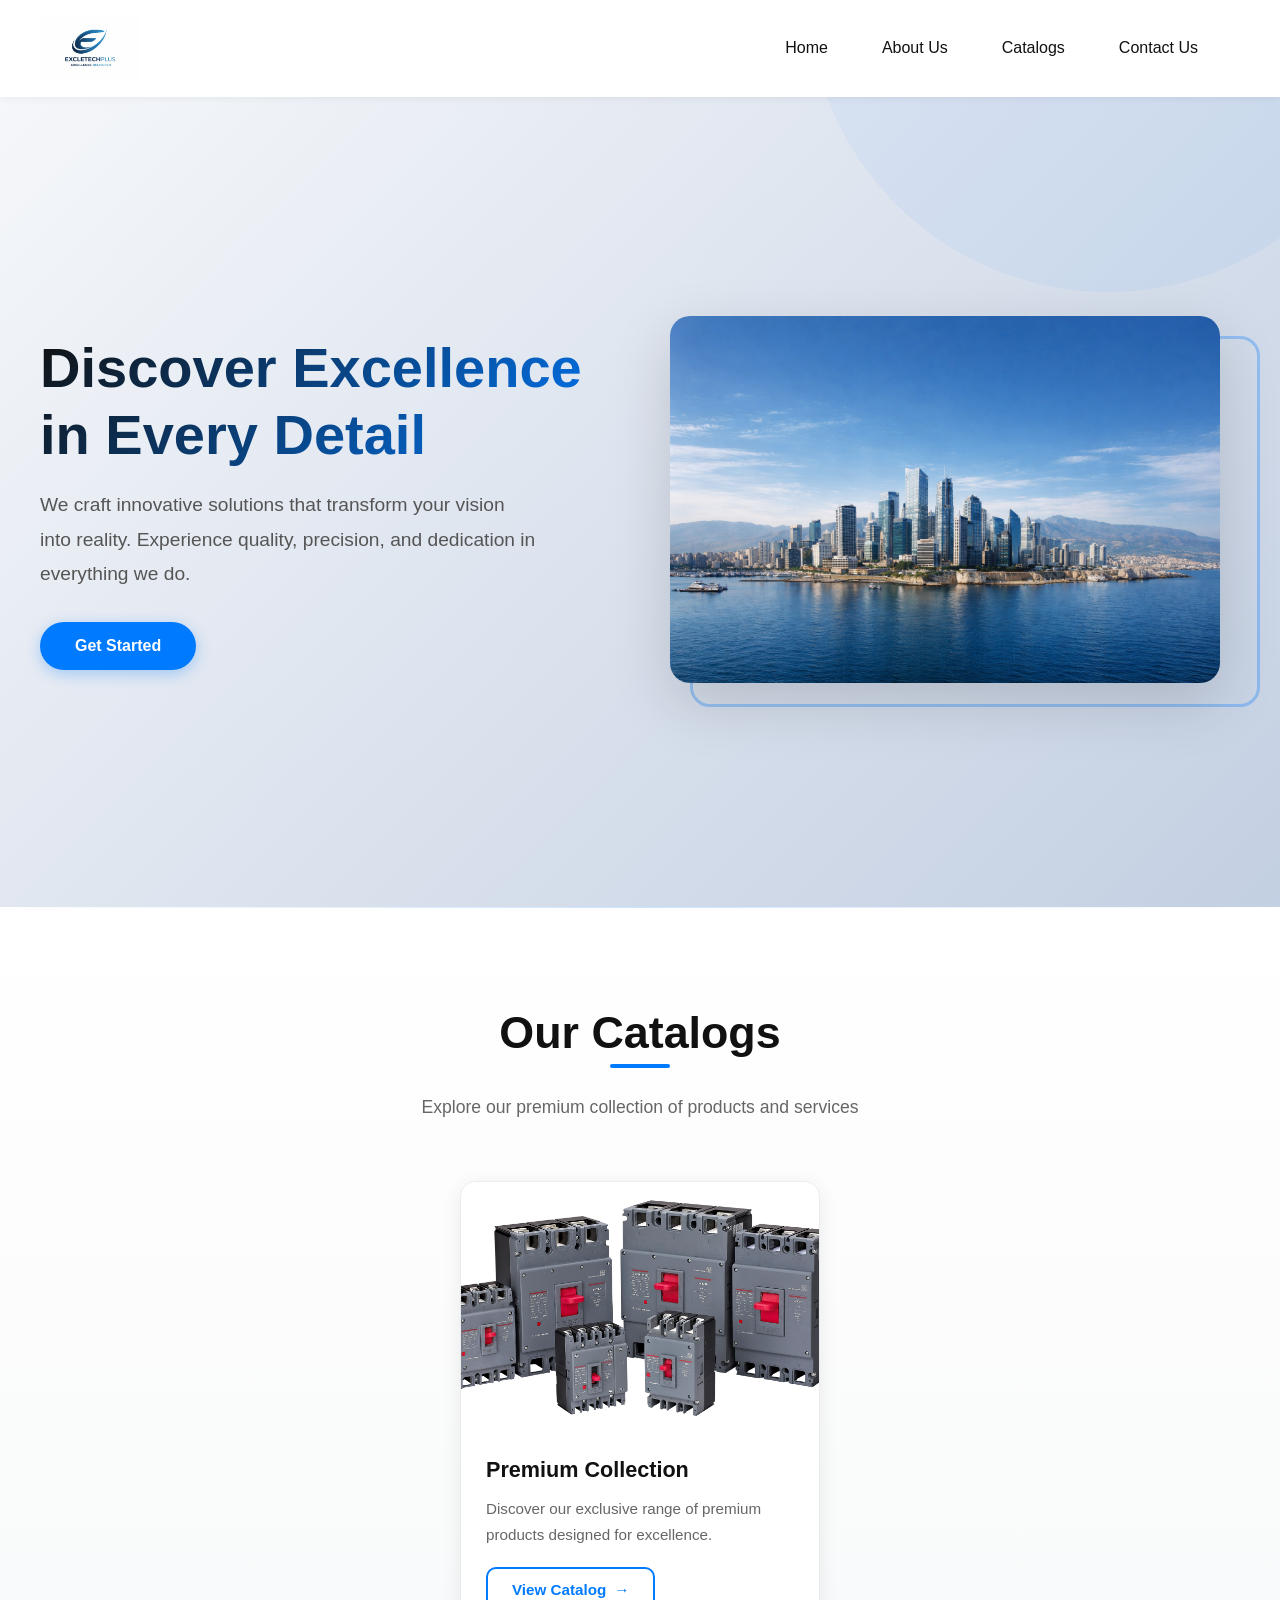
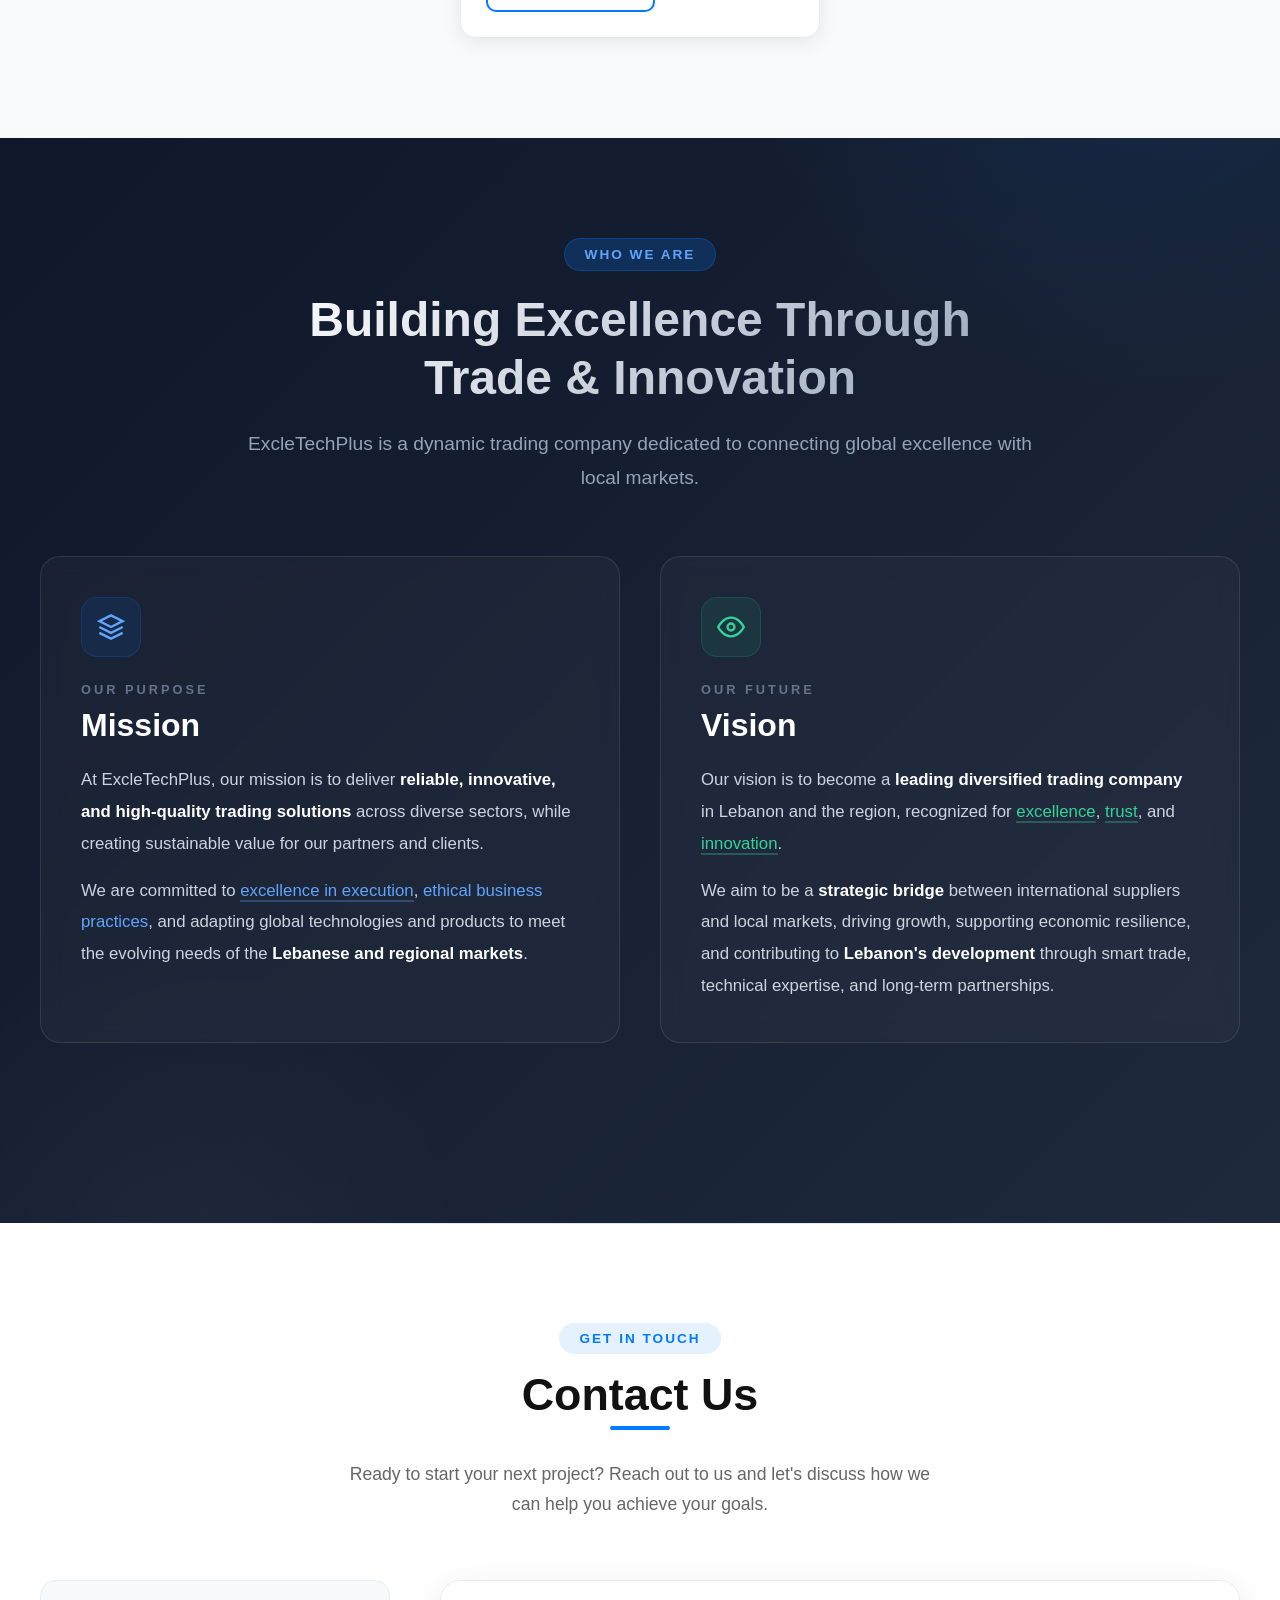
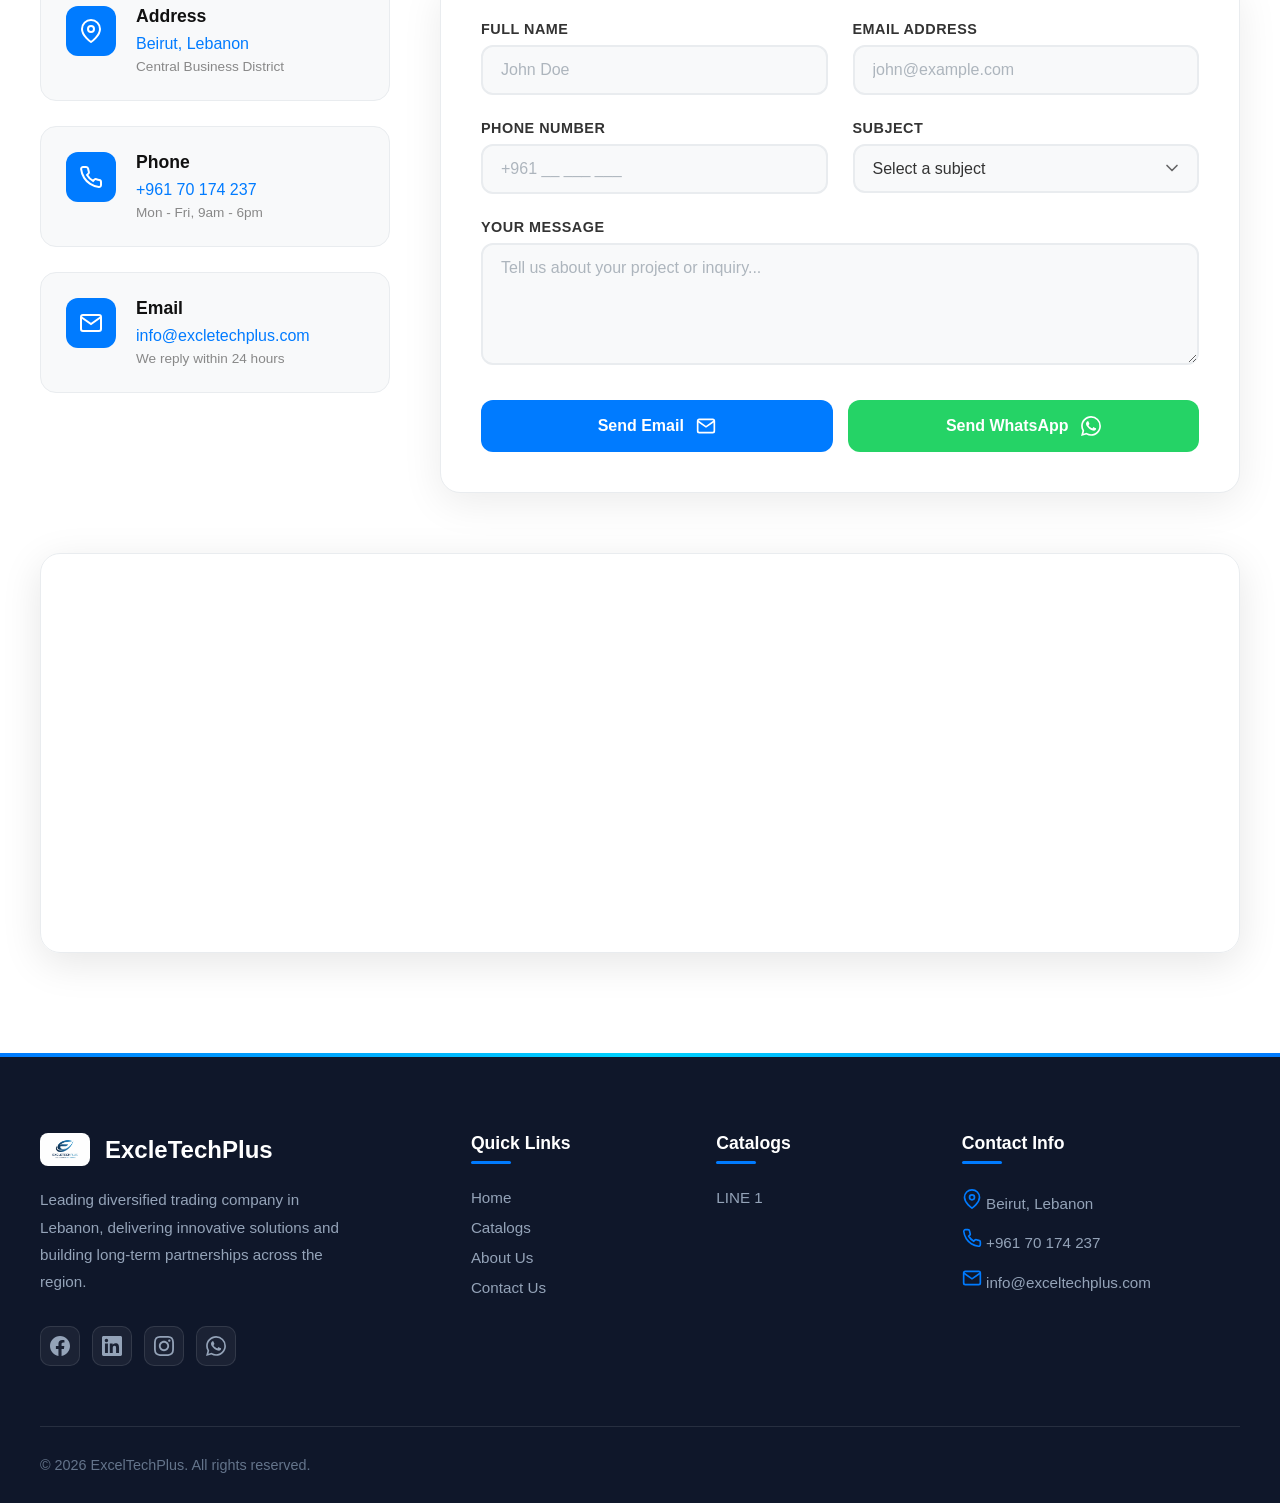
==== index.html @ a6283338 "first commit" ====
<!DOCTYPE html>
<html lang="en">
<head>
  <meta charset="UTF-8">
  <meta name="viewport" content="width=device-width, initial-scale=1.0">
  <title>Responsive Navbar with Hero</title>
  <link rel="stylesheet" href="navbar.css">
  <link rel="stylesheet" href="hero.css">
  <link rel="stylesheet" href="catalog.css">
  <link rel="stylesheet" href="aboutus.css">
  <link rel="stylesheet" href="contactus.css">
  <link rel="stylesheet" href="footer.css">
</head>
<body>

<!-- Navbar -->
<nav class="navbar">
  <div class="nav-container">
    
    <!-- Logo -->
    <div class="logo">
      <img src="excLOGO.jpeg" alt="Logo">
    </div>

    <!-- Menu -->
    <ul class="nav-menu" id="nav-menu">
      <li><a href="#hero">Home</a></li>
      <li><a href="#about">About Us</a></li>
      <li><a href="#catalogs">Catalogs</a></li>
      <li><a href="#contact">Contact Us</a></li>
    </ul>

    <!-- Hamburger -->
    <div class="hamburger" id="hamburger">
      ☰
    </div>

  </div>
</nav>

<!-- Hero Section -->
<section class="hero" id="hero">
  <div class="hero-container">
    <div class="hero-content">
      <h1 class="hero-title">Discover Excellence in Every Detail</h1>
      <p class="hero-description">
        We craft innovative solutions that transform your vision into reality. 
        Experience quality, precision, and dedication in everything we do.
      </p>
      <div class="hero-buttons">
        <a href="#catalogs" class="btn btn-primary">Get Started</a>
      </div>
    </div>
    <div class="hero-image">
      <img src="heroImage.png" alt="Hero Image">
    </div>
  </div>
</section>

<!-- Catalogs Section -->
<section class="catalogs" id="catalogs">
  <div class="catalogs-container">
    <div class="section-header">
      <h2 class="section-title">Our Catalogs</h2>
      <p class="section-subtitle">Explore our premium collection of products and services</p>
    </div>

    <div class="catalogs-grid">
      <!-- Catalog Item 1 -->
      <div class="catalog-card">
        <div class="catalog-image">
          <img src="DE.jpg" alt="Catalog 1">
          <div class="catalog-overlay">
          </div>
        </div>
        <div class="catalog-content">
          <h3 class="catalog-title">Premium Collection</h3>
          <p class="catalog-description">Discover our exclusive range of premium products designed for excellence.</p>
          <a href="catalog1.html" class="catalog-btn" target="_blank">
            View Catalog
            <span class="btn-arrow">→</span>
          </a>
        </div>
      </div>

    

    </div>
  </div>
</section>

<!-- About Us Section -->
<section class="about" id="about">
  <div class="about-container">
    <!-- Section Header -->
    <div class="about-header">
      <span class="about-label">Who We Are</span>
      <h2 class="about-title">Building Excellence Through Trade & Innovation</h2>
      <p class="about-intro">
        ExcleTechPlus is a dynamic trading company dedicated to connecting global excellence with local markets.
      </p>
    </div>

    <!-- Mission & Vision Cards -->
    <div class="mv-grid">
      <!-- Mission Card -->
      <div class="mv-card mission">
        <div class="mv-icon">
          <svg viewBox="0 0 24 24" fill="none" stroke="currentColor" stroke-width="2">
            <path d="M12 2L2 7l10 5 10-5-10-5zM2 17l10 5 10-5M2 12l10 5 10-5"/>
          </svg>
        </div>
        <div class="mv-content">
          <span class="mv-label">Our Purpose</span>
          <h3 class="mv-title">Mission</h3>
          <p class="mv-text">
            At ExcleTechPlus, our mission is to deliver <strong>reliable, innovative, and high-quality trading solutions</strong> across diverse sectors, while creating sustainable value for our partners and clients.
          </p>
          <p class="mv-text">
            We are committed to <span class="highlight">excellence in execution</span>, <span class="highlight">ethical business practices</span>, and adapting global technologies and products to meet the evolving needs of the <strong>Lebanese and regional markets</strong>.
          </p>
        </div>
        <div class="mv-accent"></div>
      </div>

      <!-- Vision Card -->
      <div class="mv-card vision">
        <div class="mv-icon">
          <svg viewBox="0 0 24 24" fill="none" stroke="currentColor" stroke-width="2">
            <path d="M1 12s4-8 11-8 11 8 11 8-4 8-11 8-11-8-11-8z"/>
            <circle cx="12" cy="12" r="3"/>
          </svg>
        </div>
        <div class="mv-content">
          <span class="mv-label">Our Future</span>
          <h3 class="mv-title">Vision</h3>
          <p class="mv-text">
            Our vision is to become a <strong>leading diversified trading company</strong> in Lebanon and the region, recognized for <span class="highlight">excellence</span>, <span class="highlight">trust</span>, and <span class="highlight">innovation</span>.
          </p>
          <p class="mv-text">
            We aim to be a <strong>strategic bridge</strong> between international suppliers and local markets, driving growth, supporting economic resilience, and contributing to <strong>Lebanon's development</strong> through smart trade, technical expertise, and long-term partnerships.
          </p>
        </div>
        <div class="mv-accent"></div>
      </div>
    </div>


  </div>
</section>

     <!-- Contact Us Section -->
<section class="contact" id="contact">
  <div class="contact-container">
    <!-- Section Header -->
    <div class="contact-header">
      <span class="contact-label">Get In Touch</span>
      <h2 class="contact-title">Contact Us</h2>
      <p class="contact-intro">
        Ready to start your next project? Reach out to us and let's discuss how we can help you achieve your goals.
      </p>
    </div>

    <div class="contact-wrapper">
      <!-- Contact Info Cards -->
      <div class="contact-info">
        <div class="info-card">
          <div class="info-icon">
            <svg viewBox="0 0 24 24" fill="none" stroke="currentColor" stroke-width="2">
              <path d="M21 10c0 7-9 13-9 13s-9-6-9-13a9 9 0 0 1 18 0z"/>
              <circle cx="12" cy="10" r="3"/>
            </svg>
          </div>
          <div class="info-content">
            <h4>Address</h4>
            <p>Beirut, Lebanon</p>
            <span>Central Business District</span>
          </div>
        </div>

        <div class="info-card">
          <div class="info-icon">
            <svg viewBox="0 0 24 24" fill="none" stroke="currentColor" stroke-width="2">
              <path d="M22 16.92v3a2 2 0 0 1-2.18 2 19.79 19.79 0 0 1-8.63-3.07 19.5 19.5 0 0 1-6-6 19.79 19.79 0 0 1-3.07-8.67A2 2 0 0 1 4.11 2h3a2 2 0 0 1 2 1.72 12.84 12.84 0 0 0 .7 2.81 2 2 0 0 1-.45 2.11L8.09 9.91a16 16 0 0 0 6 6l1.27-1.27a2 2 0 0 1 2.11-.45 12.84 12.84 0 0 0 2.81.7A2 2 0 0 1 22 16.92z"/>
            </svg>
          </div>
          <div class="info-content">
            <h4>Phone</h4>
            <p>+961 70 174 237</p>
            <span>Mon - Fri, 9am - 6pm</span>
          </div>
        </div>

        <div class="info-card">
          <div class="info-icon">
            <svg viewBox="0 0 24 24" fill="none" stroke="currentColor" stroke-width="2">
              <path d="M4 4h16c1.1 0 2 .9 2 2v12c0 1.1-.9 2-2 2H4c-1.1 0-2-.9-2-2V6c0-1.1.9-2 2-2z"/>
              <polyline points="22,6 12,13 2,6"/>
            </svg>
          </div>
          <div class="info-content">
            <h4>Email</h4>
            <p>info@excletechplus.com</p>
            <span>We reply within 24 hours</span>
          </div>
        </div>
      </div>

      <!-- Contact Form -->
      <div class="contact-form-wrapper">
        <form class="contact-form" id="contactForm">
          <div class="form-row">
            <div class="form-group">
              <label for="name">Full Name</label>
              <input type="text" id="name" name="name" placeholder="John Doe" required>
            </div>
            <div class="form-group">
              <label for="email">Email Address</label>
              <input type="email" id="email" name="email" placeholder="john@example.com" required>
            </div>
          </div>

          <div class="form-row">
            <div class="form-group">
              <label for="phone">Phone Number</label>
              <input type="tel" id="phone" name="phone" placeholder="+961 __ ___ ___">
            </div>
            <div class="form-group">
              <label for="subject">Subject</label>
              <select id="subject" name="subject" required>
                <option value="" disabled selected>Select a subject</option>
                <option value="general">General Inquiry</option>
                <option value="sales">Sales & Products</option>
                <option value="partnership">Partnership</option>
                <option value="support">Customer Support</option>
                <option value="support">Other</option>
              </select>
            </div>
          </div>

          <div class="form-group full">
            <label for="message">Your Message</label>
            <textarea id="message" name="message" rows="5" placeholder="Tell us about your project or inquiry..." required></textarea>
          </div>

          <!-- Button Group -->
          <div class="button-group">
            <button type="submit" class="submit-btn email-btn">
              <span>Send Email</span>
              <svg viewBox="0 0 24 24" fill="none" stroke="currentColor" stroke-width="2">
                <path d="M4 4h16c1.1 0 2 .9 2 2v12c0 1.1-.9 2-2 2H4c-1.1 0-2-.9-2-2V6c0-1.1.9-2 2-2z"/>
                <polyline points="22,6 12,13 2,6"/>
              </svg>
            </button>

            <button type="button" class="submit-btn whatsapp-btn" id="whatsappBtn">
              <span>Send WhatsApp</span>
              <svg viewBox="0 0 24 24" fill="currentColor">
                <path d="M17.472 14.382c-.297-.149-1.758-.867-2.03-.967-.273-.099-.471-.148-.67.15-.197.297-.767.966-.94 1.164-.173.199-.347.223-.644.075-.297-.15-1.255-.463-2.39-1.475-.883-.788-1.48-1.761-1.653-2.059-.173-.297-.018-.458.13-.606.134-.133.298-.347.446-.52.149-.174.198-.298.298-.497.099-.198.05-.371-.025-.52-.075-.149-.669-1.612-.916-2.207-.242-.579-.487-.5-.669-.51-.173-.008-.371-.01-.57-.01-.198 0-.52.074-.792.372-.272.297-1.04 1.016-1.04 2.479 0 1.462 1.065 2.875 1.213 3.074.149.198 2.096 3.2 5.077 4.487.709.306 1.262.489 1.694.625.712.227 1.36.195 1.871.118.571-.085 1.758-.719 2.006-1.413.248-.694.248-1.289.173-1.413-.074-.124-.272-.198-.57-.347m-5.421 7.403h-.004a9.87 9.87 0 01-5.031-1.378l-.361-.214-3.741.982.998-3.648-.235-.374a9.86 9.86 0 01-1.51-5.26c.001-5.45 4.436-9.884 9.888-9.884 2.64 0 5.122 1.03 6.988 2.898a9.825 9.825 0 012.893 6.994c-.003 5.45-4.437 9.884-9.885 9.884m8.413-18.297A11.815 11.815 0 0012.05 0C5.495 0 .16 5.335.157 11.892c0 2.096.547 4.142 1.588 5.945L.057 24l6.305-1.654a11.882 11.882 0 005.683 1.448h.005c6.554 0 11.89-5.335 11.893-11.893a11.821 11.821 0 00-3.48-8.413z"/>
              </svg>
            </button>
          </div>
        </form>
      </div>
    </div>

    <!-- Map Section -->
    <div class="map-container">
      <iframe 
        src="https://www.google.com/maps/embed?pb=!1m18!1m12!1m3!1d13248.63743724611!2d35.501168!3d33.893791!2m3!1f0!2f0!3f0!3m2!1i1024!2i768!4f13.1!3m3!1m2!1s0x151f16e2d58785d5%3A0x2b543a43668c71aa!2sBeirut%2C%20Lebanon!5e0!3m2!1sen!2sus!4v1600000000000!5m2!1sen!2sus" 
        width="100%" 
        height="100%" 
        style="border:0;" 
        allowfullscreen="" 
        loading="lazy" 
        referrerpolicy="no-referrer-when-downgrade">
      </iframe>
    </div>
  </div>
</section>

<!-- Footer -->
<footer class="footer">
  <div class="footer-container">
    <!-- Main Footer Content -->
    <div class="footer-main">
      <!-- Company Info -->
      <div class="footer-brand">
        <div class="footer-logo">
          <img src="excLOGO.jpeg" alt="ExcelTechPlus">
          <span>ExcleTechPlus</span>
        </div>
        <p class="footer-description">
          Leading diversified trading company in Lebanon, delivering innovative solutions and building long-term partnerships across the region.
        </p>
        <div class="footer-social">
          <a href="#https://www.facebook.com/share/1CD551nmks/" aria-label="Facebook">
            <svg viewBox="0 0 24 24" fill="currentColor"><path d="M24 12.073c0-6.627-5.373-12-12-12s-12 5.373-12 12c0 5.99 4.388 10.954 10.125 11.854v-8.385H7.078v-3.47h3.047V9.43c0-3.007 1.792-4.669 4.533-4.669 1.312 0 2.686.235 2.686.235v2.953H15.83c-1.491 0-1.956.925-1.956 1.874v2.25h3.328l-.532 3.47h-2.796v8.385C19.612 23.027 24 18.062 24 12.073z"/></svg>
          </a>
          <a href="#https://www.linkedin.com/posts/b-line-energy_delexi-catalogue-activity-7418984817238736896-7WZR?utm_source=share&utm_medium=member_android&rcm=ACoAAAA8VakBr70q7CuhpUTVLcJpKRHIbuBSLqE" aria-label="LinkedIn">
            <svg viewBox="0 0 24 24" fill="currentColor"><path d="M20.447 20.452h-3.554v-5.569c0-1.328-.027-3.037-1.852-3.037-1.853 0-2.136 1.445-2.136 2.939v5.667H9.351V9h3.414v1.561h.046c.477-.9 1.637-1.85 3.37-1.85 3.601 0 4.267 2.37 4.267 5.455v6.286zM5.337 7.433c-1.144 0-2.063-.926-2.063-2.065 0-1.138.92-2.063 2.063-2.063 1.14 0 2.064.925 2.064 2.063 0 1.139-.925 2.065-2.064 2.065zm1.782 13.019H3.555V9h3.564v11.452zM22.225 0H1.771C.792 0 0 .774 0 1.729v20.542C0 23.227.792 24 1.771 24h20.451C23.2 24 24 23.227 24 22.271V1.729C24 .774 23.2 0 22.222 0h.003z"/></svg>
          </a>
          <a href="#" aria-label="Instagram">
            <svg viewBox="0 0 24 24" fill="currentColor"><path d="M12 2.163c3.204 0 3.584.012 4.85.07 3.252.148 4.771 1.691 4.919 4.919.058 1.265.069 1.645.069 4.849 0 3.205-.012 3.584-.069 4.849-.149 3.225-1.664 4.771-4.919 4.919-1.266.058-1.644.07-4.85.07-3.204 0-3.584-.012-4.849-.07-3.26-.149-4.771-1.699-4.919-4.92-.058-1.265-.07-1.644-.07-4.849 0-3.204.013-3.583.07-4.849.149-3.227 1.664-4.771 4.919-4.919 1.266-.057 1.645-.069 4.849-.069zm0-2.163c-3.259 0-3.667.014-4.947.072-4.358.2-6.78 2.618-6.98 6.98-.059 1.281-.073 1.689-.073 4.948 0 3.259.014 3.668.072 4.948.2 4.358 2.618 6.78 6.98 6.98 1.281.058 1.689.072 4.948.072 3.259 0 3.668-.014 4.948-.072 4.354-.2 6.782-2.618 6.979-6.98.059-1.28.073-1.689.073-4.948 0-3.259-.014-3.667-.072-4.947-.196-4.354-2.617-6.78-6.979-6.98-1.281-.059-1.69-.073-4.949-.073zm0 5.838c-3.403 0-6.162 2.759-6.162 6.162s2.759 6.163 6.162 6.163 6.162-2.759 6.162-6.163c0-3.403-2.759-6.162-6.162-6.162zm0 10.162c-2.209 0-4-1.79-4-4 0-2.209 1.791-4 4-4s4 1.791 4 4c0 2.21-1.791 4-4 4zm6.406-11.845c-.796 0-1.441.645-1.441 1.44s.645 1.44 1.441 1.44c.795 0 1.439-.645 1.439-1.44s-.644-1.44-1.439-1.44z"/></svg>
          </a>
          <a href="https://wa.me/96170174237" aria-label="WhatsApp" target="_blank">
            <svg viewBox="0 0 24 24" fill="currentColor"><path d="M17.472 14.382c-.297-.149-1.758-.867-2.03-.967-.273-.099-.471-.148-.67.15-.197.297-.767.966-.94 1.164-.173.199-.347.223-.644.075-.297-.15-1.255-.463-2.39-1.475-.883-.788-1.48-1.761-1.653-2.059-.173-.297-.018-.458.13-.606.134-.133.298-.347.446-.52.149-.174.198-.298.298-.497.099-.198.05-.371-.025-.52-.075-.149-.669-1.612-.916-2.207-.242-.579-.487-.5-.669-.51-.173-.008-.371-.01-.57-.01-.198 0-.52.074-.792.372-.272.297-1.04 1.016-1.04 2.479 0 1.462 1.065 2.875 1.213 3.074.149.198 2.096 3.2 5.077 4.487.709.306 1.262.489 1.694.625.712.227 1.36.195 1.871.118.571-.085 1.758-.719 2.006-1.413.248-.694.248-1.289.173-1.413-.074-.124-.272-.198-.57-.347m-5.421 7.403h-.004a9.87 9.87 0 01-5.031-1.378l-.361-.214-3.741.982.998-3.648-.235-.374a9.86 9.86 0 01-1.51-5.26c.001-5.45 4.436-9.884 9.888-9.884 2.64 0 5.122 1.03 6.988 2.898a9.825 9.825 0 012.893 6.994c-.003 5.45-4.437 9.884-9.885 9.884m8.413-18.297A11.815 11.815 0 0012.05 0C5.495 0 .16 5.335.157 11.892c0 2.096.547 4.142 1.588 5.945L.057 24l6.305-1.654a11.882 11.882 0 005.683 1.448h.005c6.554 0 11.89-5.335 11.893-11.893a11.821 11.821 0 00-3.48-8.413z"/></svg>
          </a>
        </div>
      </div>

      <!-- Quick Links -->
      <div class="footer-links">
        <h4>Quick Links</h4>
        <ul>
          <li><a href="#home">Home</a></li>
          <li><a href="#catalogs">Catalogs</a></li>
          <li><a href="#about">About Us</a></li>
          <li><a href="#contact">Contact Us</a></li>
        </ul>
      </div>

      <!-- Services -->
      <div class="footer-links">
        <h4>Catalogs</h4>
        <ul>
          <li><a href="#catalogs">LINE 1</a></li>
        </ul>
      </div>

      <!-- Contact Info -->
      <div class="footer-contact">
        <h4>Contact Info</h4>
       <ul>
  <!-- Location -->
  <li>
    <a href="https://www.google.com/maps?q=Beirut,Lebanon" target="_blank" rel="noopener">
      <svg viewBox="0 0 24 24" fill="none" stroke="currentColor" stroke-width="2">
        <path d="M21 10c0 7-9 13-9 13S3 17 3 10a9 9 0 0 1 18 0z"/>
        <circle cx="12" cy="10" r="3"/>
      </svg>
      Beirut, Lebanon
    </a>
  </li>

  <!-- Phone -->
  <li>
    <a href="tel:+96170174237">
      <svg viewBox="0 0 24 24" fill="none" stroke="currentColor" stroke-width="2">
        <path d="M22 16.92v3a2 2 0 0 1-2.18 2 19.79 19.79 0 0 1-8.63-3.07 19.5 19.5 0 0 1-6-6 19.79 19.79 0 0 1-3.07-8.67A2 2 0 0 1 4.11 2h3a2 2 0 0 1 2 1.72 12.84 12.84 0 0 0 .7 2.81 2 2 0 0 1-.45 2.11L8.09 9.91a16 16 0 0 0 6 6l1.27-1.27a2 2 0 0 1 2.11-.45 12.84 12.84 0 0 0 2.81.7A2 2 0 0 1 22 16.92z"/>
      </svg>
      +961 70 174 237
    </a>
  </li>

  <!-- Email -->
  <li>
    <a href="mailto:info@excletechplus.com">
      <svg viewBox="0 0 24 24" fill="none" stroke="currentColor" stroke-width="2">
        <path d="M4 4h16c1.1 0 2 .9 2 2v12c0 1.1-.9 2-2 2H4c-1.1 0-2-.9-2-2V6c0-1.1.9-2 2-2z"/>
        <polyline points="22,6 12,13 2,6"/>
      </svg>
      info@exceltechplus.com
    </a>
  </li>
</ul>
      </div>
    </div>

    <!-- Bottom Bar -->
    <div class="footer-bottom">
      <p>&copy; 2026 ExcelTechPlus. All rights reserved.</p>
      <div class="footer-legal">
      </div>
    </div>
  </div>
</footer>

<script src="script.js"></script>
<script src="whats.js"></script>
</body>
</html>
---- navbar.css ----
* {
  margin: 0;
  padding: 0;
  box-sizing: border-box;
  font-family: "Segoe UI", sans-serif;
}

.navbar {
  background: #ffffff;
  padding: 15px 40px;
  box-shadow: 0 2px 8px rgba(0,0,0,0.05);
  position: sticky;
  top: 0;
  z-index: 1000;
}

.nav-container {
  display: flex;
  align-items: center;
  justify-content: space-between; /* Added this for better layout control */
  max-width: 1200px; /* Optional: constrain width */
  margin: 0 auto; /* Center the container */
  width: 100%;
}

/* Logo */
.logo {
  display: flex;
  align-items: center;
  gap: 10px;
  font-size: 20px;
  font-weight: 600;
  color: #111;
  flex-shrink: 0; /* Prevent logo from shrinking */
}

.logo img {
  width: 100px;
  height: auto;
  object-fit: contain;
}

/* Menu */
.nav-menu {
  list-style: none;
  display: flex;
  gap: 30px;
  margin-left: auto; /* Push menu to the right */
  margin-right: 30px; /* Space before hamburger */
}

.nav-menu li a {
  text-decoration: none;
  color: #111;
  font-weight: 500;
  transition: 0.3s;
  padding: 8px 12px;
  border-radius: 4px;
}

.nav-menu li a:hover {
  color: #007bff;
  background: rgba(0, 123, 255, 0.05);
}

/* Hamburger */
.hamburger {
  display: none;
  font-size: 26px;
  cursor: pointer;
  padding: 5px;
  border-radius: 4px;
  transition: background 0.3s;
  z-index: 1001; /* Ensure it's above the menu */
}

.hamburger:hover {
  background: rgba(0,0,0,0.05);
}

/* Mobile */
@media (max-width: 768px) {
  .navbar {
    padding: 15px 20px; /* Reduced padding on mobile */
  }

  .nav-menu {
    position: fixed;
    top: -100%; /* Start above the viewport */
    left: 0; /* Full width from left */
    right: 0; /* Full width to right */
    width: 100%; /* Full width */
    height: auto; /* Auto height based on content */
    max-height: 100vh;
    background: white;
    
    display: flex;
    flex-direction: column;
    justify-content: flex-start; /* Align to top */
    align-items: center;
    gap: 0; /* Remove gap, use padding on links instead */
    
    margin: 0; /* Reset margins */
    padding: 80px 0 30px 0; /* Top padding to clear navbar */
    
    transition: top 0.4s ease;
    box-shadow: 0 4px 20px rgba(0,0,0,0.1);
    overflow-y: auto; /* Allow scrolling if menu is long */
  }

  .nav-menu.active {
    top: 0; /* Slide down to top */
  }

  .nav-menu li {
    width: 100%;
    text-align: center;
  }

  .nav-menu li a {
    display: block;
    padding: 15px 20px;
    width: 100%;
    border-bottom: 1px solid rgba(0,0,0,0.05);
    font-size: 18px;
  }

  .nav-menu li a:hover {
    background: rgba(0, 123, 255, 0.1);
  }

  .nav-menu li:last-child a {
    border-bottom: none;
  }

  .hamburger {
    display: block;
    margin-left: auto;
  }
}
---- hero.css ----
/* Hero Section */
.hero {
  min-height: 90vh;
  display: flex;
  align-items: center;
  padding: 60px 40px;
  background: linear-gradient(135deg, #f5f7fa 0%, #c3cfe2 100%);
  position: relative;
  overflow: hidden;
}

.hero::before {
  content: '';
  position: absolute;
  top: -50%;
  right: -10%;
  width: 600px;
  height: 600px;
  background: rgba(0, 123, 255, 0.05);
  border-radius: 50%;
  z-index: 0;
}

.hero-container {
  max-width: 1200px;
  margin: 0 auto;
  display: grid;
  grid-template-columns: 1fr 1fr;
  gap: 60px;
  align-items: center;
  width: 100%;
  position: relative;
  z-index: 1;
}

/* Hero Content */
.hero-content {
  animation: fadeInLeft 0.8s ease;
}

.hero-title {
  font-size: 3.5rem;
  font-weight: 700;
  color: #111;
  line-height: 1.2;
  margin-bottom: 20px;
  background: linear-gradient(135deg, #111 0%, #007bff 100%);
  -webkit-background-clip: text;
  -webkit-text-fill-color: transparent;
  background-clip: text;
}

.hero-description {
  font-size: 1.2rem;
  color: #555;
  line-height: 1.8;
  margin-bottom: 30px;
  max-width: 500px;
}

/* Buttons */
.hero-buttons {
  display: flex;
  gap: 15px;
  flex-wrap: wrap;
}

.btn {
  display: inline-block;
  padding: 15px 35px;
  text-decoration: none;
  font-weight: 600;
  font-size: 1rem;
  border-radius: 50px;
  transition: all 0.3s ease;
  cursor: pointer;
  border: none;
}

.btn-primary {
  background: #007bff;
  color: white;
  box-shadow: 0 4px 15px rgba(0, 123, 255, 0.3);
}

.btn-primary:hover {
  background: #0056b3;
  transform: translateY(-2px);
  box-shadow: 0 6px 20px rgba(0, 123, 255, 0.4);
}

.btn-secondary {
  background: transparent;
  color: #111;
  border: 2px solid #111;
}

.btn-secondary:hover {
  background: #111;
  color: white;
  transform: translateY(-2px);
}

/* Hero Image */
.hero-image {
  position: relative;
  animation: fadeInRight 0.8s ease;
}

.hero-image img {
  width: 100%;
  max-width: 550px;
  height: auto;
  border-radius: 20px;
  box-shadow: 0 20px 60px rgba(0,0,0,0.15);
  object-fit: cover;
}

.hero-image::before {
  content: '';
  position: absolute;
  top: 20px;
  left: 20px;
  right: -20px;
  bottom: -20px;
  border: 3px solid #007bff;
  border-radius: 20px;
  z-index: -1;
  opacity: 0.3;
}

/* Animations */
@keyframes fadeInLeft {
  from {
    opacity: 0;
    transform: translateX(-50px);
  }
  to {
    opacity: 1;
    transform: translateX(0);
  }
}

@keyframes fadeInRight {
  from {
    opacity: 0;
    transform: translateX(50px);
  }
  to {
    opacity: 1;
    transform: translateX(0);
  }
}

/* Responsive */
@media (max-width: 968px) {
  .hero {
    padding: 40px 20px;
    min-height: auto;
  }

  .hero-container {
    grid-template-columns: 1fr;
    text-align: center;
    gap: 40px;
  }

  .hero-title {
    font-size: 2.5rem;
  }

  .hero-description {
    font-size: 1.1rem;
    margin-left: auto;
    margin-right: auto;
  }

  .hero-buttons {
    justify-content: center;
  }

  .hero-image {
    order: -1; /* Image on top on mobile */
  }

  .hero-image img {
    max-width: 100%;
  }
}

@media (max-width: 480px) {
  .hero-title {
    font-size: 2rem;
  }

  .btn {
    padding: 12px 28px;
    font-size: 0.95rem;
  }

  .hero-buttons {
    flex-direction: column;
    align-items: center;
  }
}
---- catalog.css ----
/* ==================== CATALOGS SECTION ==================== */
.catalogs {
  padding: 100px 40px;
  background: linear-gradient(180deg, #ffffff 0%, #f8f9fa 100%);
  position: relative;
}

.catalogs::before {
  content: "";
  position: absolute;
  top: 0;
  left: 0;
  right: 0;
  height: 1px;
  background: linear-gradient(90deg, transparent, rgba(0, 123, 255, 0.2), transparent);
}

/* ✅ Container centered + safe padding */
.catalogs-container {
  max-width: 1200px;
  margin: 0 auto;
  padding: 0 20px;
}

/* ==================== SECTION HEADER ==================== */
.catalogs .section-header {
  text-align: center;
  margin-bottom: 60px;
}

.catalogs .section-title {
  font-size: 2.8rem;
  font-weight: 700;
  color: #111;
  margin-bottom: 15px;
  position: relative;
  display: inline-block;
}

.catalogs .section-title::after {
  content: "";
  position: absolute;
  bottom: -10px;
  left: 50%;
  transform: translateX(-50%);
  width: 60px;
  height: 4px;
  background: #007bff;
  border-radius: 2px;
}

.catalogs .section-subtitle {
  font-size: 1.1rem;
  color: #666;
  max-width: 560px;
  margin: 20px auto 0;
  line-height: 1.6;
}

/* ==================== CATALOGS GRID ==================== */
/* ✅ This auto-centers items and makes it responsive without breakpoints */
.catalogs-grid {
  display: grid;
  gap: 30px;

  /* auto-fit makes it adapt to screen size */
  grid-template-columns: repeat(auto-fit, minmax(280px, 1fr));

  /* centers the grid when you have 1-2 cards only */
  justify-content: center;

  /* optional: aligns items nicely */
  align-items: stretch;
}

/* ==================== CATALOG CARD ==================== */
.catalog-card {
  background: #ffffff;
  border-radius: 16px;
  overflow: hidden;
  box-shadow: 0 4px 20px rgba(0, 0, 0, 0.08);
  transition: all 0.35s ease;
  border: 1px solid #e9ecef;
  position: relative;

  /* ✅ keeps card from being too wide + centers it */
  width: 100%;
  max-width: 360px;
  margin: 0 auto;
}

.catalog-card:hover {
  transform: translateY(-10px);
  box-shadow: 0 20px 40px rgba(0, 0, 0, 0.12);
  border-color: #007bff;
}

/* ==================== IMAGE ==================== */
.catalog-image {
  position: relative;
  width: 100%;
  height: 250px;
  overflow: hidden;
}

.catalog-image img {
  width: 100%;
  height: 100%;
  object-fit: cover;
  display: block;
  transition: transform 0.5s ease;
}

.catalog-card:hover .catalog-image img {
  transform: scale(1.08);
}

/* ==================== BADGE / OVERLAY ==================== */
.catalog-overlay {
  position: absolute;
  top: 15px;
  right: 15px;
  z-index: 2;
}

.catalog-badge {
  display: inline-block;
  padding: 7px 14px;
  background: #007bff;
  color: #fff;
  font-size: 0.75rem;
  font-weight: 700;
  text-transform: uppercase;
  letter-spacing: 0.5px;
  border-radius: 999px;
  box-shadow: 0 2px 10px rgba(0, 123, 255, 0.3);
}

/* Alternative badge colors */
.catalog-card:nth-child(2) .catalog-badge {
  background: #28a745;
}
.catalog-card:nth-child(3) .catalog-badge {
  background: #dc3545;
}
.catalog-card:nth-child(4) .catalog-badge {
  background: #ffc107;
  color: #111;
}
.catalog-card:nth-child(5) .catalog-badge {
  background: #6f42c1;
}
.catalog-card:nth-child(6) .catalog-badge {
  background: #fd7e14;
}

/* ==================== CONTENT ==================== */
.catalog-content {
  padding: 25px;
}

.catalog-title {
  font-size: 1.35rem;
  font-weight: 700;
  color: #111;
  margin-bottom: 12px;
  line-height: 1.25;
}

.catalog-description {
  font-size: 0.95rem;
  color: #666;
  line-height: 1.7;
  margin-bottom: 20px;
}

/* ==================== BUTTON ==================== */
.catalog-btn {
  display: inline-flex;
  align-items: center;
  justify-content: center;
  gap: 8px;

  width: fit-content;
  padding: 12px 24px;

  background: transparent;
  color: #007bff;
  text-decoration: none;

  font-weight: 700;
  font-size: 0.95rem;

  border: 2px solid #007bff;
  border-radius: 10px;

  transition: all 0.3s ease;
  position: relative;
  overflow: hidden;
}

.catalog-btn::before {
  content: "";
  position: absolute;
  top: 0;
  left: -100%;
  width: 100%;
  height: 100%;
  background: #007bff;
  transition: left 0.3s ease;
  z-index: -1;
}

.catalog-btn:hover {
  color: #fff;
  transform: translateX(4px);
}

.catalog-btn:hover::before {
  left: 0;
}

.btn-arrow {
  transition: transform 0.3s ease;
}

.catalog-btn:hover .btn-arrow {
  transform: translateX(4px);
}

/* ==================== RESPONSIVE ==================== */
@media (max-width: 1024px) {
  .catalogs {
    padding: 80px 25px;
  }

  .catalog-card {
    max-width: 380px;
  }
}

@media (max-width: 768px) {
  .catalogs {
    padding: 60px 18px;
  }

  .catalogs .section-title {
    font-size: 2.2rem;
  }

  .catalogs .section-subtitle {
    font-size: 1rem;
  }

  .catalogs-grid {
    gap: 20px;
  }

  .catalog-card {
    max-width: 460px; /* looks better on mobile */
  }

  .catalog-image {
    height: 220px;
  }

  .catalog-content {
    padding: 20px;
  }

  .catalog-btn {
    width: 100%;
  }
}

@media (max-width: 480px) {
  .catalog-image {
    height: 200px;
  }

  .catalog-title {
    font-size: 1.2rem;
  }

  .catalog-description {
    font-size: 0.9rem;
  }
}
---- aboutus.css ----
/* ==================== ABOUT US SECTION ==================== */
.about {
  padding: 100px 40px;
  background: linear-gradient(135deg, #0f172a 0%, #1e293b 100%);
  color: #ffffff;
  position: relative;
  overflow: hidden;
}

.about::before {
  content: '';
  position: absolute;
  top: -50%;
  right: -20%;
  width: 800px;
  height: 800px;
  background: radial-gradient(circle, rgba(0,123,255,0.1) 0%, transparent 70%);
  border-radius: 50%;
  pointer-events: none;
}

.about::after {
  content: '';
  position: absolute;
  bottom: -30%;
  left: -10%;
  width: 600px;
  height: 600px;
  background: radial-gradient(circle, rgba(255,255,255,0.03) 0%, transparent 70%);
  border-radius: 50%;
  pointer-events: none;
}

.about-container {
  max-width: 1200px;
  margin: 0 auto;
  position: relative;
  z-index: 1;
}

/* About Header */
.about-header {
  text-align: center;
  margin-bottom: 60px;
  max-width: 800px;
  margin-left: auto;
  margin-right: auto;
}

.about-label {
  display: inline-block;
  padding: 8px 20px;
  background: rgba(0,123,255,0.2);
  color: #60a5fa;
  font-size: 0.85rem;
  font-weight: 600;
  text-transform: uppercase;
  letter-spacing: 2px;
  border-radius: 50px;
  margin-bottom: 20px;
  border: 1px solid rgba(0,123,255,0.3);
}

.about-title {
  font-size: 3rem;
  font-weight: 700;
  line-height: 1.2;
  margin-bottom: 20px;
  background: linear-gradient(135deg, #ffffff 0%, #94a3b8 100%);
  -webkit-background-clip: text;
  -webkit-text-fill-color: transparent;
  background-clip: text;
}

.about-intro {
  font-size: 1.2rem;
  color: #94a3b8;
  line-height: 1.8;
}

/* Mission & Vision Grid */
.mv-grid {
  display: grid;
  grid-template-columns: 1fr 1fr;
  gap: 40px;
  margin-bottom: 80px;
}

/* MV Cards */
.mv-card {
  background: rgba(255,255,255,0.03);
  border: 1px solid rgba(255,255,255,0.1);
  border-radius: 20px;
  padding: 40px;
  position: relative;
  overflow: hidden;
  transition: all 0.4s ease;
  backdrop-filter: blur(10px);
}

.mv-card:hover {
  transform: translateY(-5px);
  border-color: rgba(0,123,255,0.5);
  box-shadow: 0 20px 40px rgba(0,0,0,0.3);
}

.mv-card.mission:hover {
  border-color: rgba(0,123,255,0.5);
}

.mv-card.vision:hover {
  border-color: rgba(16,185,129,0.5);
}

/* Accent Line */
.mv-accent {
  position: absolute;
  top: 0;
  left: 0;
  width: 100%;
  height: 4px;
  transform: scaleX(0);
  transition: transform 0.4s ease;
}

.mv-card.mission .mv-accent {
  background: linear-gradient(90deg, #007bff, #00d4ff);
}

.mv-card.vision .mv-accent {
  background: linear-gradient(90deg, #10b981, #34d399);
}

.mv-card:hover .mv-accent {
  transform: scaleX(1);
}

/* Icon */
.mv-icon {
  width: 60px;
  height: 60px;
  background: rgba(0,123,255,0.1);
  border-radius: 16px;
  display: flex;
  align-items: center;
  justify-content: center;
  margin-bottom: 25px;
  border: 1px solid rgba(0,123,255,0.2);
  transition: all 0.3s ease;
}

.mv-card.vision .mv-icon {
  background: rgba(16,185,129,0.1);
  border-color: rgba(16,185,129,0.2);
}

.mv-icon svg {
  width: 28px;
  height: 28px;
  color: #60a5fa;
  transition: all 0.3s ease;
}

.mv-card.vision .mv-icon svg {
  color: #34d399;
}

.mv-card:hover .mv-icon {
  transform: scale(1.1) rotate(5deg);
  background: rgba(0,123,255,0.2);
}

.mv-card.vision:hover .mv-icon {
  background: rgba(16,185,129,0.2);
}

/* Content */
.mv-label {
  display: block;
  font-size: 0.8rem;
  text-transform: uppercase;
  letter-spacing: 3px;
  color: #64748b;
  margin-bottom: 10px;
  font-weight: 600;
}

.mv-title {
  font-size: 2rem;
  font-weight: 700;
  margin-bottom: 20px;
  color: #ffffff;
}

.mv-text {
  font-size: 1.05rem;
  color: #cbd5e1;
  line-height: 1.9;
  margin-bottom: 15px;
}

.mv-text:last-child {
  margin-bottom: 0;
}

.mv-text strong {
  color: #ffffff;
  font-weight: 600;
}

.highlight {
  color: #60a5fa;
  font-weight: 500;
  position: relative;
}

.mv-card.vision .highlight {
  color: #34d399;
}

.highlight::after {
  content: '';
  position: absolute;
  bottom: -2px;
  left: 0;
  width: 100%;
  height: 2px;
  background: currentColor;
  opacity: 0.3;
}

/* Stats Row */
.about-stats {
  display: grid;
  grid-template-columns: repeat(4, 1fr);
  gap: 30px;
  padding: 40px;
  background: rgba(255,255,255,0.03);
  border-radius: 16px;
  border: 1px solid rgba(255,255,255,0.08);
  backdrop-filter: blur(10px);
}

.stat-item {
  text-align: center;
  position: relative;
}

.stat-item:not(:last-child)::after {
  content: '';
  position: absolute;
  right: -15px;
  top: 50%;
  transform: translateY(-50%);
  width: 1px;
  height: 50px;
  background: rgba(255,255,255,0.1);
}

.stat-number {
  display: block;
  font-size: 2.8rem;
  font-weight: 700;
  color: #ffffff;
  margin-bottom: 8px;
  background: linear-gradient(135deg, #ffffff 0%, #60a5fa 100%);
  -webkit-background-clip: text;
  -webkit-text-fill-color: transparent;
  background-clip: text;
}

.stat-label {
  font-size: 0.95rem;
  color: #94a3b8;
  text-transform: uppercase;
  letter-spacing: 1px;
}

/* ==================== RESPONSIVE ==================== */
@media (max-width: 1024px) {
  .mv-grid {
    gap: 30px;
  }
  
  .about-stats {
    grid-template-columns: repeat(2, 1fr);
  }
  
  .stat-item:nth-child(2)::after {
    display: none;
  }
}

@media (max-width: 768px) {
  .about {
    padding: 60px 20px;
  }
  
  .about-title {
    font-size: 2.2rem;
  }
  
  .about-intro {
    font-size: 1.1rem;
  }
  
  .mv-grid {
    grid-template-columns: 1fr;
    gap: 25px;
  }
  
  .mv-card {
    padding: 30px;
  }
  
  .mv-title {
    font-size: 1.6rem;
  }
  
  .mv-text {
    font-size: 1rem;
  }
  
  .about-stats {
    grid-template-columns: 1fr;
    gap: 25px;
    padding: 30px;
  }
  
  .stat-item::after {
    display: none !important;
  }
  
  .stat-number {
    font-size: 2.2rem;
  }
}

@media (max-width: 480px) {
  .about-title {
    font-size: 1.8rem;
  }
  
  .mv-card {
    padding: 25px;
  }
  
  .mv-icon {
    width: 50px;
    height: 50px;
  }
  
  .mv-icon svg {
    width: 24px;
    height: 24px;
  }
}
---- contactus.css ----
/* ==================== CONTACT US SECTION ==================== */
.contact {
  padding: 100px 40px;
  background: #ffffff;
  position: relative;
}

.contact::before {
  content: '';
  position: absolute;
  top: 0;
  left: 0;
  right: 0;
  height: 1px;
  background: linear-gradient(90deg, transparent, rgba(0,123,255,0.2), transparent);
}

.contact-container {
  max-width: 1200px;
  margin: 0 auto;
}

/* Header - FIXED: Stacked vertically, centered */
.contact-header {
  text-align: center;
  margin-bottom: 60px;
  display: flex;
  flex-direction: column;
  align-items: center;
}

.contact-label {
  display: inline-block;
  padding: 8px 20px;
  background: rgba(0,123,255,0.1);
  color: #007bff;
  font-size: 0.85rem;
  font-weight: 600;
  text-transform: uppercase;
  letter-spacing: 2px;
  border-radius: 50px;
  margin-bottom: 15px;
}

.contact-title {
  font-size: 2.8rem;
  font-weight: 700;
  color: #111;
  margin-bottom: 15px;
  position: relative;
  display: block; /* Changed from inline-block to block */
  width: 100%;
  text-align: center;
}

.contact-title::after {
  content: '';
  position: absolute;
  bottom: -10px;
  left: 50%;
  transform: translateX(-50%);
  width: 60px;
  height: 4px;
  background: #007bff;
  border-radius: 2px;
}

.contact-intro {
  font-size: 1.1rem;
  color: #666;
  max-width: 600px;
  margin: 25px auto 0;
  line-height: 1.7;
  text-align: center;
}

/* Wrapper */
.contact-wrapper {
  display: grid;
  grid-template-columns: 350px 1fr;
  gap: 50px;
  margin-bottom: 60px;
}

/* Contact Info */
.contact-info {
  display: flex;
  flex-direction: column;
  gap: 25px;
}

.info-card {
  display: flex;
  align-items: flex-start;
  gap: 20px;
  padding: 25px;
  background: #f8f9fa;
  border-radius: 16px;
  border: 1px solid #e9ecef;
  transition: all 0.3s ease;
}

.info-card:hover {
  transform: translateX(10px);
  border-color: #007bff;
  box-shadow: 0 10px 30px rgba(0,123,255,0.1);
}

.info-icon {
  width: 50px;
  height: 50px;
  background: #007bff;
  border-radius: 12px;
  display: flex;
  align-items: center;
  justify-content: center;
  flex-shrink: 0;
  transition: all 0.3s ease;
}

.info-icon svg {
  width: 24px;
  height: 24px;
  color: white;
}

.info-card:hover .info-icon {
  background: #0056b3;
  transform: scale(1.1);
}

.info-content h4 {
  font-size: 1.1rem;
  font-weight: 600;
  color: #111;
  margin-bottom: 8px;
}

.info-content p {
  font-size: 1rem;
  color: #007bff;
  font-weight: 500;
  margin-bottom: 4px;
}

.info-content span {
  font-size: 0.85rem;
  color: #888;
}

/* Contact Form */
.contact-form-wrapper {
  background: #ffffff;
  border-radius: 20px;
  padding: 40px;
  box-shadow: 0 10px 40px rgba(0,0,0,0.08);
  border: 1px solid #e9ecef;
}

.contact-form {
  display: flex;
  flex-direction: column;
  gap: 25px;
}

.form-row {
  display: grid;
  grid-template-columns: 1fr 1fr;
  gap: 25px;
}

.form-group {
  display: flex;
  flex-direction: column;
  gap: 8px;
}

.form-group.full {
  grid-column: 1 / -1;
}

.form-group label {
  font-size: 0.9rem;
  font-weight: 600;
  color: #333;
  text-transform: uppercase;
  letter-spacing: 0.5px;
}

.form-group input,
.form-group select,
.form-group textarea {
  padding: 14px 18px;
  border: 2px solid #e9ecef;
  border-radius: 12px;
  font-size: 1rem;
  color: #333;
  background: #f8f9fa;
  transition: all 0.3s ease;
  font-family: inherit;
}

.form-group input:focus,
.form-group select:focus,
.form-group textarea:focus {
  outline: none;
  border-color: #007bff;
  background: #ffffff;
  box-shadow: 0 0 0 4px rgba(0,123,255,0.1);
}

.form-group input::placeholder,
.form-group textarea::placeholder {
  color: #adb5bd;
}

.form-group select {
  cursor: pointer;
  appearance: none;
  background-image: url("data:image/svg+xml,%3Csvg xmlns='http://www.w3.org/2000/svg' width='24' height='24' viewBox='0 0 24 24' fill='none' stroke='%23666' stroke-width='2' stroke-linecap='round' stroke-linejoin='round'%3E%3Cpolyline points='6 9 12 15 18 9'%3E%3C/polyline%3E%3C/svg%3E");
  background-repeat: no-repeat;
  background-position: right 15px center;
  background-size: 20px;
  padding-right: 45px;
}

.form-group textarea {
  resize: vertical;
  min-height: 120px;
}

/* Button Group - NEW */
.button-group {
  display: flex;
  gap: 15px;
  margin-top: 10px;
  flex-wrap: wrap;
}

/* Submit Buttons */
.submit-btn {
  display: inline-flex;
  align-items: center;
  justify-content: center;
  gap: 12px;
  padding: 16px 32px;
  border: none;
  border-radius: 12px;
  font-size: 1rem;
  font-weight: 600;
  cursor: pointer;
  transition: all 0.3s ease;
  flex: 1;
  min-width: 180px;
}

.submit-btn svg {
  width: 20px;
  height: 20px;
  transition: transform 0.3s ease;
}

/* Email Button */
.email-btn {
  background: #007bff;
  color: white;
}

.email-btn:hover {
  background: #0056b3;
  transform: translateY(-2px);
  box-shadow: 0 10px 30px rgba(0,123,255,0.3);
}

.email-btn:hover svg {
  transform: translateX(5px);
}

/* WhatsApp Button */
.whatsapp-btn {
  background: #25D366;
  color: white;
}

.whatsapp-btn:hover {
  background: #128C7E;
  transform: translateY(-2px);
  box-shadow: 0 10px 30px rgba(37,211,102,0.3);
}

.whatsapp-btn:hover svg {
  transform: scale(1.1);
}

.submit-btn:active {
  transform: translateY(0);
}

/* Map */
.map-container {
  width: 100%;
  height: 400px;
  border-radius: 20px;
  overflow: hidden;
  box-shadow: 0 10px 40px rgba(0,0,0,0.1);
  border: 1px solid #e9ecef;
}

.map-container iframe {
  width: 100%;
  height: 100%;
  filter: grayscale(20%);
  transition: filter 0.3s ease;
}

.map-container:hover iframe {
  filter: grayscale(0%);
}

/* ==================== RESPONSIVE ==================== */
@media (max-width: 1024px) {
  .contact-wrapper {
    grid-template-columns: 1fr;
    gap: 40px;
  }

  .contact-info {
    flex-direction: row;
    flex-wrap: wrap;
  }

  .info-card {
    flex: 1;
    min-width: 250px;
  }
}

@media (max-width: 768px) {
  .contact {
    padding: 60px 20px;
  }

  .contact-title {
    font-size: 2.2rem;
  }

  .form-row {
    grid-template-columns: 1fr;
  }

  .contact-form-wrapper {
    padding: 30px;
  }

  .info-card {
    min-width: 100%;
  }

  .button-group {
    flex-direction: column;
  }

  .submit-btn {
    width: 100%;
  }

  .map-container {
    height: 300px;
  }
}

@media (max-width: 480px) {
  .contact-title {
    font-size: 1.8rem;
  }

  .contact-form-wrapper {
    padding: 25px;
  }

  .map-container {
    height: 250px;
    border-radius: 12px;
  }
}
---- footer.css ----
/* ==================== FOOTER ==================== */

.footer {
  background: #0f172a;
  color: #94a3b8;
  padding: 80px 40px 0;
  position: relative;
}

.footer::before {
  content: "";
  position: absolute;
  top: 0;
  left: 0;
  right: 0;
  height: 4px;
  background: linear-gradient(90deg,#007bff,#00d4ff,#007bff);
}

.footer-container {
  max-width: 1200px;
  margin: 0 auto;
}

/* ==================== GRID ==================== */

.footer-main {
  display: grid;
  grid-template-columns: 2fr 1fr 1fr 1.5fr;
  gap: 60px;
  padding-bottom: 60px;
  border-bottom: 1px solid rgba(255,255,255,0.1);
}

/* ==================== BRAND ==================== */

.footer-brand {
  display: flex;
  flex-direction: column;
  gap: 20px;
}

.footer-logo {
  display: flex;
  align-items: center;
  gap: 15px;
}

.footer-logo img {
  width: 50px;
  border-radius: 8px;
}

.footer-logo span {
  font-size: 1.5rem;
  font-weight: 700;
  color: #ffffff;
}

.footer-description {
  font-size: 0.95rem;
  line-height: 1.8;
  max-width: 300px;
}

/* ==================== SOCIAL ==================== */

.footer-social {
  display: flex;
  gap: 12px;
  margin-top: 10px;
}

.footer-social a {
  width: 40px;
  height: 40px;
  background: rgba(255,255,255,0.05);
  border-radius: 10px;
  display: flex;
  align-items: center;
  justify-content: center;
  border: 1px solid rgba(255,255,255,0.1);
  transition: all 0.3s ease;
}

.footer-social a svg {
  width: 20px;
  height: 20px;
  color: #94a3b8;
  transition: 0.3s;
}

.footer-social a:hover {
  background: #007bff;
  border-color: #007bff;
  transform: translateY(-3px);
}

.footer-social a:hover svg {
  color: white;
}

/* ==================== TITLES ==================== */

.footer-links h4,
.footer-contact h4 {
  font-size: 1.1rem;
  font-weight: 600;
  color: #ffffff;
  margin-bottom: 25px;
  position: relative;
  padding-bottom: 10px;
}

.footer-links h4::after,
.footer-contact h4::after {
  content: "";
  position: absolute;
  bottom: 0;
  left: 0;
  width: 40px;
  height: 3px;
  background: #007bff;
  border-radius: 2px;
}

/* ==================== LINKS ==================== */

.footer-links ul,
.footer-contact ul {
  list-style: none;
  padding: 0;
  margin: 0;
  display: flex;
  flex-direction: column;
  gap: 12px;
}

.footer-links li a {
  color: #94a3b8;
  text-decoration: none;
  font-size: 0.95rem;
  transition: all 0.3s ease;
  position: relative;
}

.footer-links li a::before {
  content: "→";
  position: absolute;
  left: -20px;
  opacity: 0;
  transition: all 0.3s ease;
  color: #007bff;
}

.footer-links li a:hover {
  color: #007bff;
  padding-left: 20px;
}

.footer-links li a:hover::before {
  left: 0;
  opacity: 1;
}

/* ==================== CONTACT INFO ==================== */

.footer-contact li {
  display: flex;
  align-items: center;
  gap: 12px;
  font-size: 0.95rem;
  line-height: 1.6;
}

.footer-contact svg {
  width: 20px;
  height: 20px;
  color: #007bff;
  flex-shrink: 0;
}

.footer-contact a,
.footer-contact span {
  color: #94a3b8;
  text-decoration: none;
  transition: 0.3s;
}

.footer-contact a:hover {
  color: #007bff;
}

/* ==================== BOTTOM BAR ==================== */

.footer-bottom {
  display: flex;
  justify-content: space-between;
  align-items: center;
  padding: 30px 0;
  font-size: 0.9rem;
}

.footer-bottom p {
  color: #64748b;
}

.footer-legal {
  display: flex;
  gap: 30px;
}

.footer-legal a {
  color: #94a3b8;
  text-decoration: none;
  transition: 0.3s;
}

.footer-legal a:hover {
  color: #007bff;
}

/* ==================== RESPONSIVE ==================== */

@media (max-width:1024px){

.footer-main{
grid-template-columns:1fr 1fr;
gap:40px;
}

}

@media (max-width:768px){

.footer{
padding:60px 20px 0;
}

.footer-main{
grid-template-columns:1fr;
gap:40px;
text-align:center;
}

.footer-logo{
justify-content:center;
}

.footer-description{
max-width:100%;
}

.footer-social{
justify-content:center;
}

.footer-links h4::after,
.footer-contact h4::after{
left:50%;
transform:translateX(-50%);
}

.footer-contact li{
justify-content:center;
}

.footer-bottom{
flex-direction:column;
gap:20px;
text-align:center;
}

.footer-legal{
gap:20px;
}

}
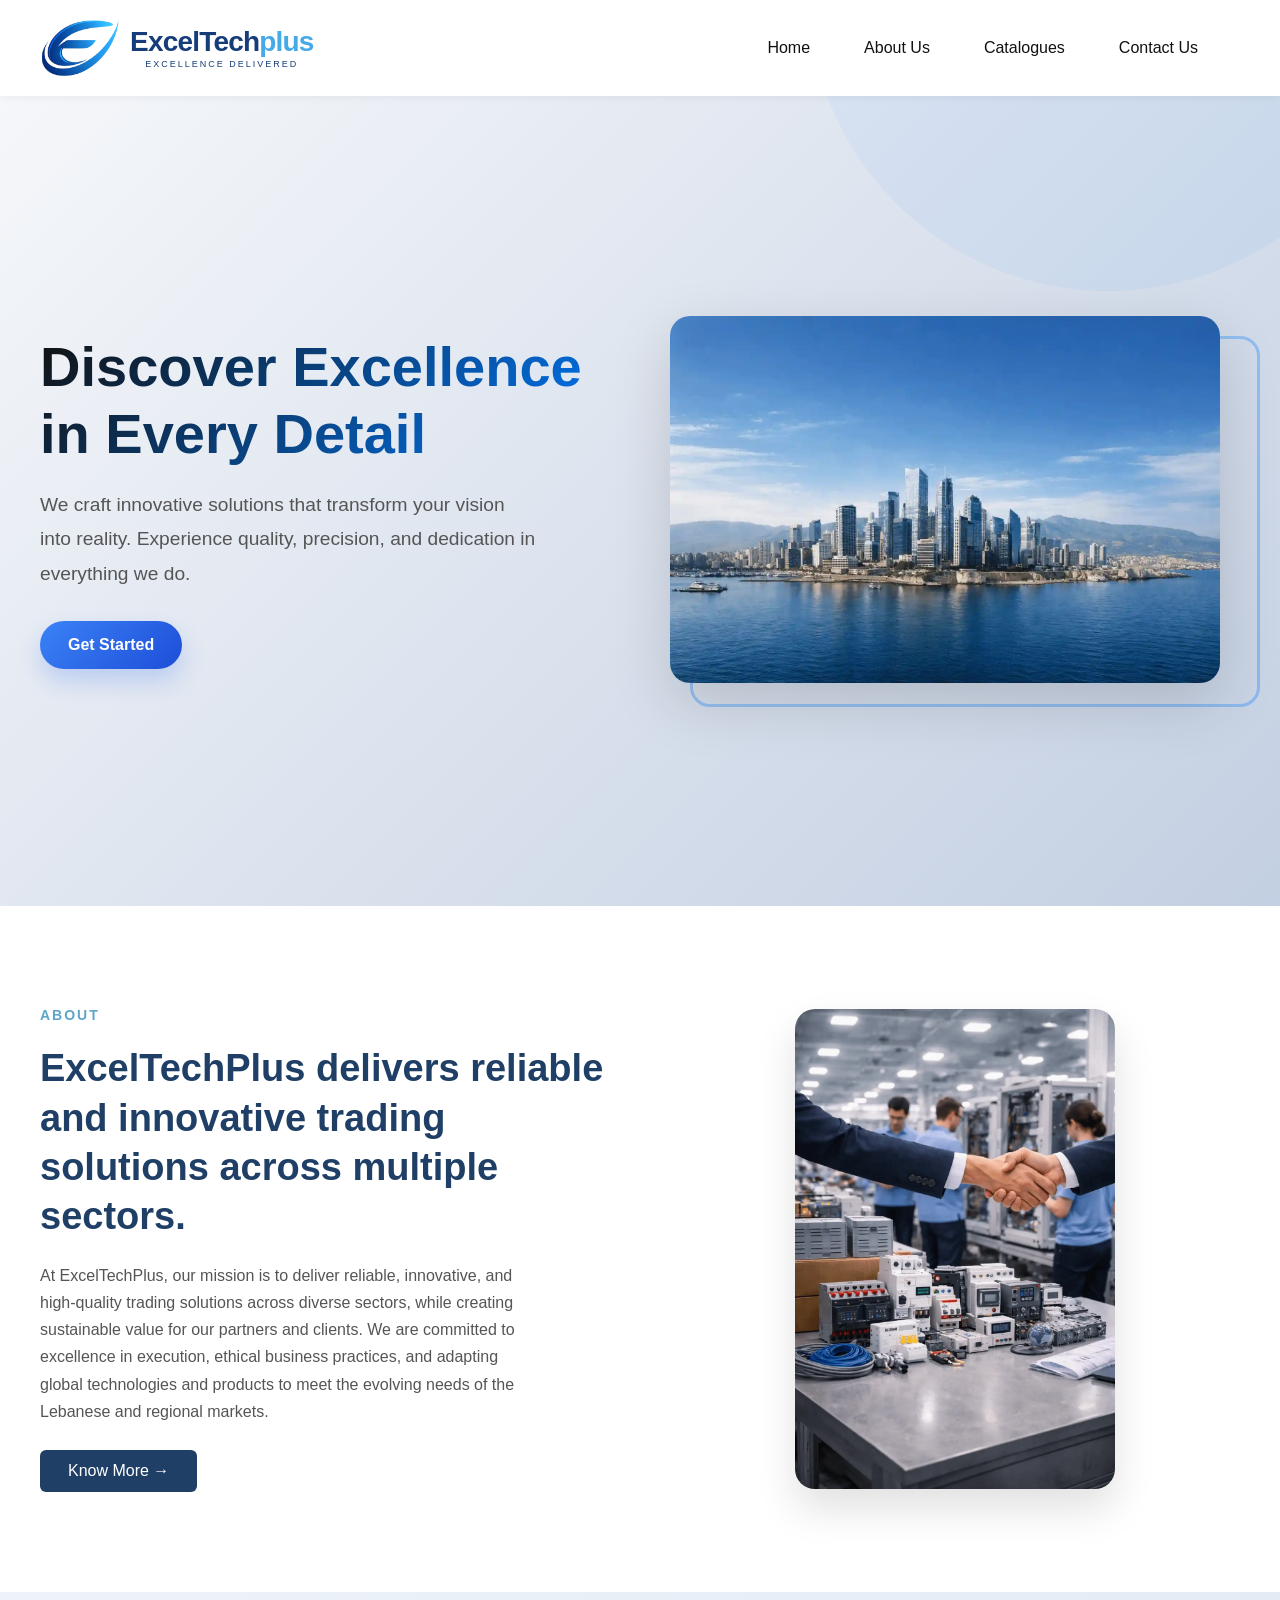
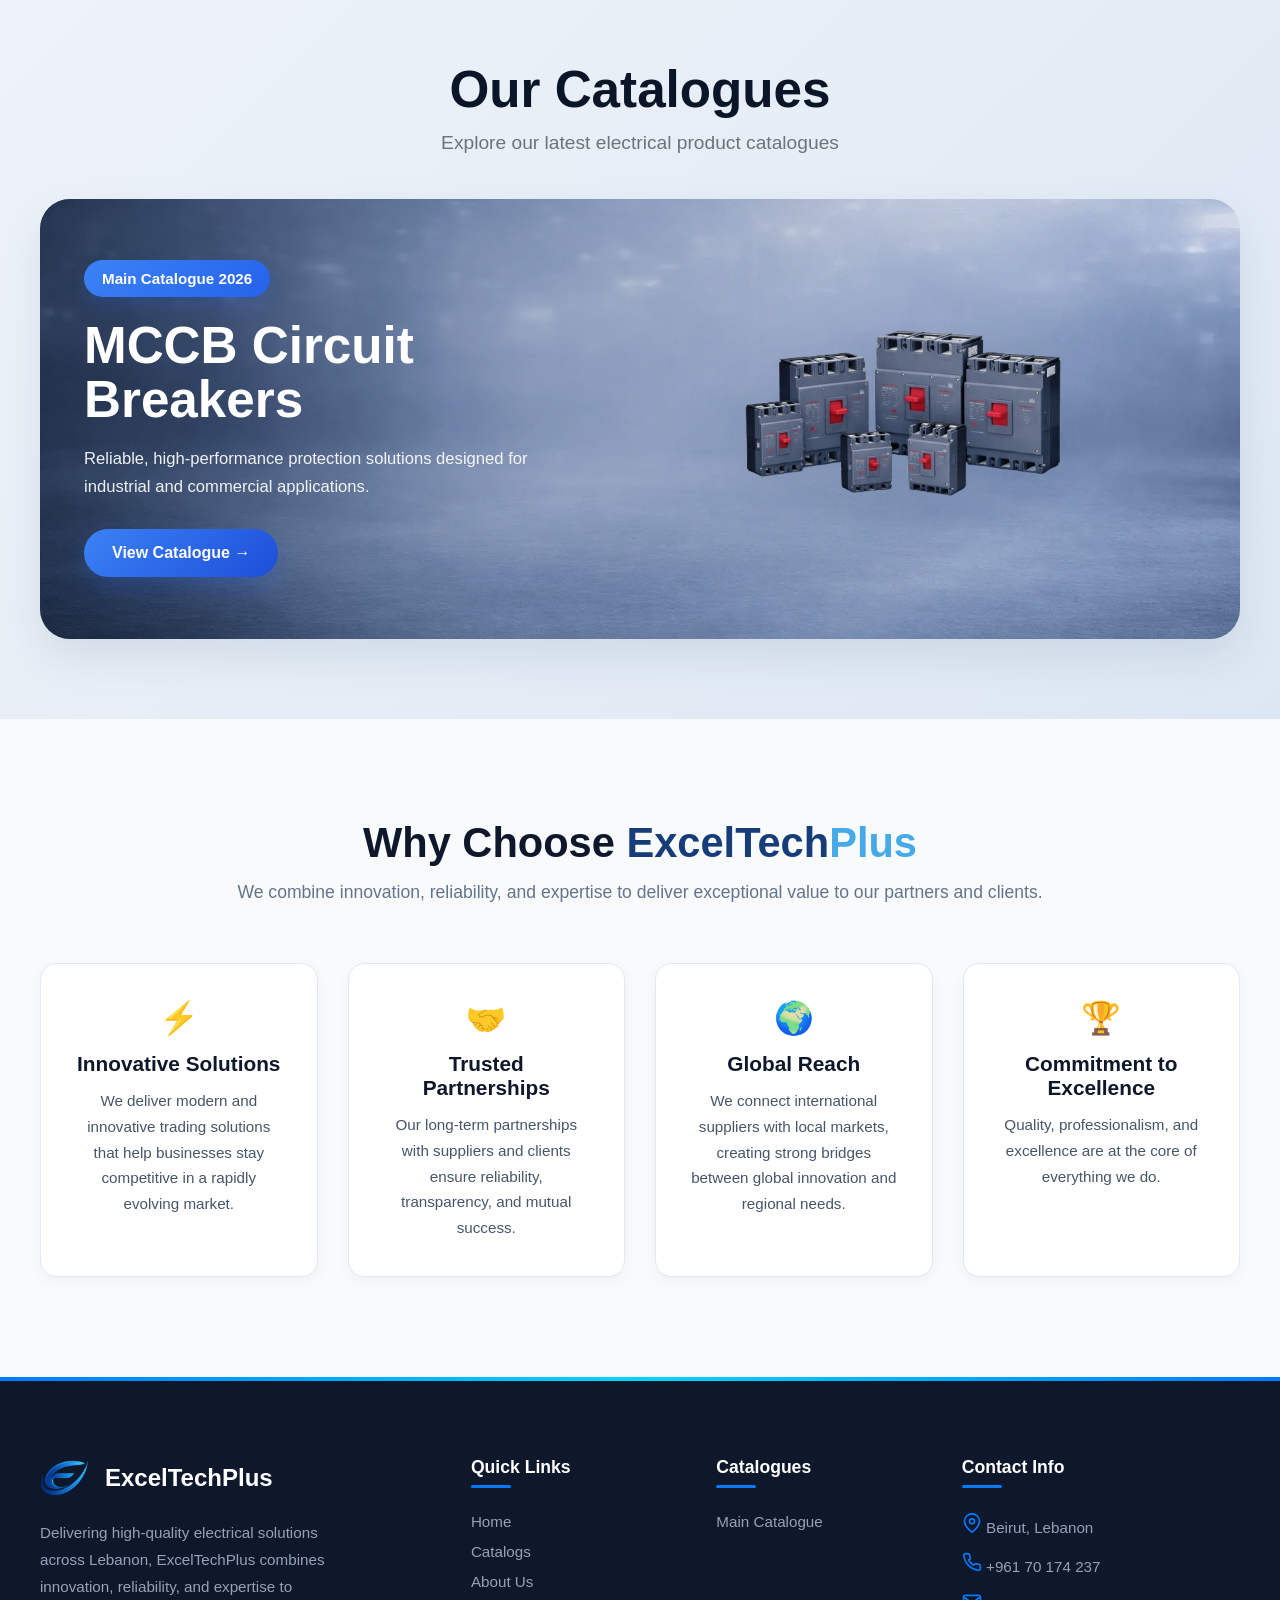
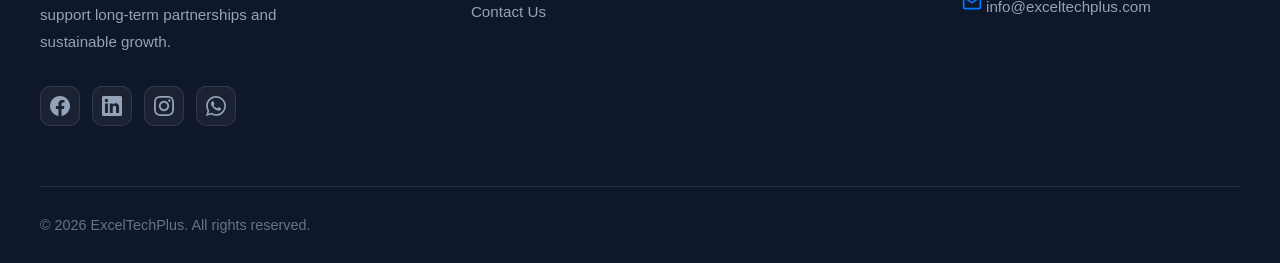
==== commit 6c6ff97d: "commit 3" ====
--- a/index.html
+++ b/index.html
@@ -3,13 +3,16 @@
 <head>
   <meta charset="UTF-8">
   <meta name="viewport" content="width=device-width, initial-scale=1.0">
-  <title>Responsive Navbar with Hero</title>
+  <title>ExcelTechPlus</title>
+  <link rel="icon" type="image/png" href="eLogo (1).png">
   <link rel="stylesheet" href="navbar.css">
   <link rel="stylesheet" href="hero.css">
   <link rel="stylesheet" href="catalog.css">
   <link rel="stylesheet" href="aboutus.css">
   <link rel="stylesheet" href="contactus.css">
   <link rel="stylesheet" href="footer.css">
+   <link rel="stylesheet" href="aboutsec.css">
+   <link rel="stylesheet" href="whychoose.css">
 </head>
 <body>
 
@@ -18,16 +21,23 @@
   <div class="nav-container">
     
     <!-- Logo -->
-    <div class="logo">
-      <img src="excLOGO.jpeg" alt="Logo">
-    </div>
+<div class="logo">
+  <img src="eLogo (1).png" alt="ExcelTechplus Logo">
+
+  <div class="logo-brand">
+    <span class="logo-text">
+      <span class="exceltech">ExcelTech</span><span class="plus">plus</span>
+    </span>
+    <span class="logo-slogan">Excellence Delivered</span>
+  </div>
+</div>
 
     <!-- Menu -->
     <ul class="nav-menu" id="nav-menu">
       <li><a href="#hero">Home</a></li>
-      <li><a href="#about">About Us</a></li>
-      <li><a href="#catalogs">Catalogs</a></li>
-      <li><a href="#contact">Contact Us</a></li>
+      <li><a href="aboutus.html">About Us</a></li>
+      <li><a href="#catalogues">Catalogues</a></li>
+      <li><a href="contact.html">Contact Us</a></li>
     </ul>
 
     <!-- Hamburger -->
@@ -48,235 +58,131 @@
         Experience quality, precision, and dedication in everything we do.
       </p>
       <div class="hero-buttons">
-        <a href="#catalogs" class="btn btn-primary">Get Started</a>
+        <a href="#catalogues" class="btn btn-primary">Get Started</a>
       </div>
     </div>
     <div class="hero-image">
-      <img src="heroImage.png" alt="Hero Image">
+      <img src="heroImage.webp" alt="Hero Image">
     </div>
   </div>
 </section>
 
-<!-- Catalogs Section -->
-<section class="catalogs" id="catalogs">
-  <div class="catalogs-container">
-    <div class="section-header">
-      <h2 class="section-title">Our Catalogs</h2>
-      <p class="section-subtitle">Explore our premium collection of products and services</p>
-    </div>
-
-    <div class="catalogs-grid">
-      <!-- Catalog Item 1 -->
+<!-- Get To Know Section -->
+<section class="about">
+  <div class="about-container">
+
+    <div class="about-text">
+
+      <span class="about-tag">ABOUT</span>
+
+      <h2>
+        ExcelTechPlus delivers reliable and innovative
+        trading solutions across multiple sectors.
+      </h2>
+
+      <p>
+        At ExcelTechPlus, our mission is to deliver reliable, innovative, and high-quality trading solutions across diverse sectors, while creating sustainable value for our partners and clients. We are committed to excellence in execution, ethical business practices, and adapting global technologies and products to meet the evolving needs of the Lebanese and regional markets.
+      </p>
+
+      <a href="aboutus.html" class="about-btn">Know More →</a>
+
+    </div>
+
+    <div class="about-image">
+      <img src="aboutExc.webp" alt="Electrical manufacturing">
+    </div>
+
+  </div>
+</section>
+
+
+  <section class="catalog-section" id="catalogues">
+    <div class="catalog-container">
+
+      <div class="catalog-header">
+        <h2>Our Catalogues</h2>
+        <p>Explore our latest electrical product catalogues</p>
+      </div>
+
       <div class="catalog-card">
+        <div class="catalog-content">
+          <span class="badge">Main Catalogue 2026</span>
+          <h3>MCCB Circuit Breakers</h3>
+          <p>
+            Reliable, high-performance protection solutions designed for industrial
+            and commercial applications.
+          </p>
+          <a href="catalog1.html" class="btn-primary">View Catalogue →</a>
+        </div>
+
         <div class="catalog-image">
-          <img src="DE.jpg" alt="Catalog 1">
-          <div class="catalog-overlay">
-          </div>
-        </div>
-        <div class="catalog-content">
-          <h3 class="catalog-title">Premium Collection</h3>
-          <p class="catalog-description">Discover our exclusive range of premium products designed for excellence.</p>
-          <a href="catalog1.html" class="catalog-btn" target="_blank">
-            View Catalog
-            <span class="btn-arrow">→</span>
-          </a>
-        </div>
-      </div>
-
-    
-
-    </div>
-  </div>
-</section>
-
-<!-- About Us Section -->
-<section class="about" id="about">
-  <div class="about-container">
-    <!-- Section Header -->
-    <div class="about-header">
-      <span class="about-label">Who We Are</span>
-      <h2 class="about-title">Building Excellence Through Trade & Innovation</h2>
-      <p class="about-intro">
-        ExcleTechPlus is a dynamic trading company dedicated to connecting global excellence with local markets.
-      </p>
-    </div>
-
-    <!-- Mission & Vision Cards -->
-    <div class="mv-grid">
-      <!-- Mission Card -->
-      <div class="mv-card mission">
-        <div class="mv-icon">
-          <svg viewBox="0 0 24 24" fill="none" stroke="currentColor" stroke-width="2">
-            <path d="M12 2L2 7l10 5 10-5-10-5zM2 17l10 5 10-5M2 12l10 5 10-5"/>
-          </svg>
-        </div>
-        <div class="mv-content">
-          <span class="mv-label">Our Purpose</span>
-          <h3 class="mv-title">Mission</h3>
-          <p class="mv-text">
-            At ExcleTechPlus, our mission is to deliver <strong>reliable, innovative, and high-quality trading solutions</strong> across diverse sectors, while creating sustainable value for our partners and clients.
-          </p>
-          <p class="mv-text">
-            We are committed to <span class="highlight">excellence in execution</span>, <span class="highlight">ethical business practices</span>, and adapting global technologies and products to meet the evolving needs of the <strong>Lebanese and regional markets</strong>.
-          </p>
-        </div>
-        <div class="mv-accent"></div>
-      </div>
-
-      <!-- Vision Card -->
-      <div class="mv-card vision">
-        <div class="mv-icon">
-          <svg viewBox="0 0 24 24" fill="none" stroke="currentColor" stroke-width="2">
-            <path d="M1 12s4-8 11-8 11 8 11 8-4 8-11 8-11-8-11-8z"/>
-            <circle cx="12" cy="12" r="3"/>
-          </svg>
-        </div>
-        <div class="mv-content">
-          <span class="mv-label">Our Future</span>
-          <h3 class="mv-title">Vision</h3>
-          <p class="mv-text">
-            Our vision is to become a <strong>leading diversified trading company</strong> in Lebanon and the region, recognized for <span class="highlight">excellence</span>, <span class="highlight">trust</span>, and <span class="highlight">innovation</span>.
-          </p>
-          <p class="mv-text">
-            We aim to be a <strong>strategic bridge</strong> between international suppliers and local markets, driving growth, supporting economic resilience, and contributing to <strong>Lebanon's development</strong> through smart trade, technical expertise, and long-term partnerships.
-          </p>
-        </div>
-        <div class="mv-accent"></div>
-      </div>
-    </div>
-
-
-  </div>
-</section>
-
-     <!-- Contact Us Section -->
-<section class="contact" id="contact">
-  <div class="contact-container">
-    <!-- Section Header -->
-    <div class="contact-header">
-      <span class="contact-label">Get In Touch</span>
-      <h2 class="contact-title">Contact Us</h2>
-      <p class="contact-intro">
-        Ready to start your next project? Reach out to us and let's discuss how we can help you achieve your goals.
-      </p>
-    </div>
-
-    <div class="contact-wrapper">
-      <!-- Contact Info Cards -->
-      <div class="contact-info">
-        <div class="info-card">
-          <div class="info-icon">
-            <svg viewBox="0 0 24 24" fill="none" stroke="currentColor" stroke-width="2">
-              <path d="M21 10c0 7-9 13-9 13s-9-6-9-13a9 9 0 0 1 18 0z"/>
-              <circle cx="12" cy="10" r="3"/>
-            </svg>
-          </div>
-          <div class="info-content">
-            <h4>Address</h4>
-            <p>Beirut, Lebanon</p>
-            <span>Central Business District</span>
-          </div>
-        </div>
-
-        <div class="info-card">
-          <div class="info-icon">
-            <svg viewBox="0 0 24 24" fill="none" stroke="currentColor" stroke-width="2">
-              <path d="M22 16.92v3a2 2 0 0 1-2.18 2 19.79 19.79 0 0 1-8.63-3.07 19.5 19.5 0 0 1-6-6 19.79 19.79 0 0 1-3.07-8.67A2 2 0 0 1 4.11 2h3a2 2 0 0 1 2 1.72 12.84 12.84 0 0 0 .7 2.81 2 2 0 0 1-.45 2.11L8.09 9.91a16 16 0 0 0 6 6l1.27-1.27a2 2 0 0 1 2.11-.45 12.84 12.84 0 0 0 2.81.7A2 2 0 0 1 22 16.92z"/>
-            </svg>
-          </div>
-          <div class="info-content">
-            <h4>Phone</h4>
-            <p>+961 70 174 237</p>
-            <span>Mon - Fri, 9am - 6pm</span>
-          </div>
-        </div>
-
-        <div class="info-card">
-          <div class="info-icon">
-            <svg viewBox="0 0 24 24" fill="none" stroke="currentColor" stroke-width="2">
-              <path d="M4 4h16c1.1 0 2 .9 2 2v12c0 1.1-.9 2-2 2H4c-1.1 0-2-.9-2-2V6c0-1.1.9-2 2-2z"/>
-              <polyline points="22,6 12,13 2,6"/>
-            </svg>
-          </div>
-          <div class="info-content">
-            <h4>Email</h4>
-            <p>info@excletechplus.com</p>
-            <span>We reply within 24 hours</span>
-          </div>
-        </div>
-      </div>
-
-      <!-- Contact Form -->
-      <div class="contact-form-wrapper">
-        <form class="contact-form" id="contactForm">
-          <div class="form-row">
-            <div class="form-group">
-              <label for="name">Full Name</label>
-              <input type="text" id="name" name="name" placeholder="John Doe" required>
-            </div>
-            <div class="form-group">
-              <label for="email">Email Address</label>
-              <input type="email" id="email" name="email" placeholder="john@example.com" required>
-            </div>
-          </div>
-
-          <div class="form-row">
-            <div class="form-group">
-              <label for="phone">Phone Number</label>
-              <input type="tel" id="phone" name="phone" placeholder="+961 __ ___ ___">
-            </div>
-            <div class="form-group">
-              <label for="subject">Subject</label>
-              <select id="subject" name="subject" required>
-                <option value="" disabled selected>Select a subject</option>
-                <option value="general">General Inquiry</option>
-                <option value="sales">Sales & Products</option>
-                <option value="partnership">Partnership</option>
-                <option value="support">Customer Support</option>
-                <option value="support">Other</option>
-              </select>
-            </div>
-          </div>
-
-          <div class="form-group full">
-            <label for="message">Your Message</label>
-            <textarea id="message" name="message" rows="5" placeholder="Tell us about your project or inquiry..." required></textarea>
-          </div>
-
-          <!-- Button Group -->
-          <div class="button-group">
-            <button type="submit" class="submit-btn email-btn">
-              <span>Send Email</span>
-              <svg viewBox="0 0 24 24" fill="none" stroke="currentColor" stroke-width="2">
-                <path d="M4 4h16c1.1 0 2 .9 2 2v12c0 1.1-.9 2-2 2H4c-1.1 0-2-.9-2-2V6c0-1.1.9-2 2-2z"/>
-                <polyline points="22,6 12,13 2,6"/>
-              </svg>
-            </button>
-
-            <button type="button" class="submit-btn whatsapp-btn" id="whatsappBtn">
-              <span>Send WhatsApp</span>
-              <svg viewBox="0 0 24 24" fill="currentColor">
-                <path d="M17.472 14.382c-.297-.149-1.758-.867-2.03-.967-.273-.099-.471-.148-.67.15-.197.297-.767.966-.94 1.164-.173.199-.347.223-.644.075-.297-.15-1.255-.463-2.39-1.475-.883-.788-1.48-1.761-1.653-2.059-.173-.297-.018-.458.13-.606.134-.133.298-.347.446-.52.149-.174.198-.298.298-.497.099-.198.05-.371-.025-.52-.075-.149-.669-1.612-.916-2.207-.242-.579-.487-.5-.669-.51-.173-.008-.371-.01-.57-.01-.198 0-.52.074-.792.372-.272.297-1.04 1.016-1.04 2.479 0 1.462 1.065 2.875 1.213 3.074.149.198 2.096 3.2 5.077 4.487.709.306 1.262.489 1.694.625.712.227 1.36.195 1.871.118.571-.085 1.758-.719 2.006-1.413.248-.694.248-1.289.173-1.413-.074-.124-.272-.198-.57-.347m-5.421 7.403h-.004a9.87 9.87 0 01-5.031-1.378l-.361-.214-3.741.982.998-3.648-.235-.374a9.86 9.86 0 01-1.51-5.26c.001-5.45 4.436-9.884 9.888-9.884 2.64 0 5.122 1.03 6.988 2.898a9.825 9.825 0 012.893 6.994c-.003 5.45-4.437 9.884-9.885 9.884m8.413-18.297A11.815 11.815 0 0012.05 0C5.495 0 .16 5.335.157 11.892c0 2.096.547 4.142 1.588 5.945L.057 24l6.305-1.654a11.882 11.882 0 005.683 1.448h.005c6.554 0 11.89-5.335 11.893-11.893a11.821 11.821 0 00-3.48-8.413z"/>
-              </svg>
-            </button>
-          </div>
-        </form>
-      </div>
-    </div>
-
-    <!-- Map Section -->
-    <div class="map-container">
-      <iframe 
-        src="https://www.google.com/maps/embed?pb=!1m18!1m12!1m3!1d13248.63743724611!2d35.501168!3d33.893791!2m3!1f0!2f0!3f0!3m2!1i1024!2i768!4f13.1!3m3!1m2!1s0x151f16e2d58785d5%3A0x2b543a43668c71aa!2sBeirut%2C%20Lebanon!5e0!3m2!1sen!2sus!4v1600000000000!5m2!1sen!2sus" 
-        width="100%" 
-        height="100%" 
-        style="border:0;" 
-        allowfullscreen="" 
-        loading="lazy" 
-        referrerpolicy="no-referrer-when-downgrade">
-      </iframe>
-    </div>
-  </div>
+          <img src="de-removebg-preview.webp" alt="MCCB Circuit Breakers">
+        </div>
+      </div>
+
+    </div>
+  </section>
+
+
+
+<!-- Why Choose Us -->
+<section class="whysec">
+
+  <div class="whysec-container">
+
+    <h2 class="whysec-title">
+  Why Choose 
+  <span class="brand">
+    <span class="exceltech">ExcelTech</span><span class="plus">Plus</span>
+  </span>
+</h2>
+
+    <p class="whysec-subtitle">
+      We combine innovation, reliability, and expertise to deliver exceptional value to our partners and clients.
+    </p>
+
+    <div class="whysec-grid">
+
+      <!-- Card 1 -->
+      <div class="why-card">
+        <div class="why-icon">⚡</div>
+        <h3>Innovative Solutions</h3>
+        <p>
+          We deliver modern and innovative trading solutions that help businesses stay competitive in a rapidly evolving market.
+        </p>
+      </div>
+
+      <!-- Card 2 -->
+      <div class="why-card">
+        <div class="why-icon">🤝</div>
+        <h3>Trusted Partnerships</h3>
+        <p>
+          Our long-term partnerships with suppliers and clients ensure reliability, transparency, and mutual success.
+        </p>
+      </div>
+
+      <!-- Card 3 -->
+      <div class="why-card">
+        <div class="why-icon">🌍</div>
+        <h3>Global Reach</h3>
+        <p>
+          We connect international suppliers with local markets, creating strong bridges between global innovation and regional needs.
+        </p>
+      </div>
+
+      <!-- Card 4 -->
+      <div class="why-card">
+        <div class="why-icon">🏆</div>
+        <h3>Commitment to Excellence</h3>
+        <p>
+          Quality, professionalism, and excellence are at the core of everything we do.
+        </p>
+      </div>
+
+    </div>
+
+  </div>
+
 </section>
 
 <!-- Footer -->
@@ -287,20 +193,20 @@
       <!-- Company Info -->
       <div class="footer-brand">
         <div class="footer-logo">
-          <img src="excLOGO.jpeg" alt="ExcelTechPlus">
-          <span>ExcleTechPlus</span>
+          <img src="eLogo (1).png" alt="ExcelTechPlus">
+          <span>ExcelTechPlus</span>
         </div>
         <p class="footer-description">
-          Leading diversified trading company in Lebanon, delivering innovative solutions and building long-term partnerships across the region.
+          Delivering high-quality electrical solutions across Lebanon, ExcelTechPlus combines innovation, reliability, and expertise to support long-term partnerships and sustainable growth.
         </p>
         <div class="footer-social">
-          <a href="#https://www.facebook.com/share/1CD551nmks/" aria-label="Facebook">
+          <a href="https://www.facebook.com/share/1CD551nmks/" aria-label="Facebook">
             <svg viewBox="0 0 24 24" fill="currentColor"><path d="M24 12.073c0-6.627-5.373-12-12-12s-12 5.373-12 12c0 5.99 4.388 10.954 10.125 11.854v-8.385H7.078v-3.47h3.047V9.43c0-3.007 1.792-4.669 4.533-4.669 1.312 0 2.686.235 2.686.235v2.953H15.83c-1.491 0-1.956.925-1.956 1.874v2.25h3.328l-.532 3.47h-2.796v8.385C19.612 23.027 24 18.062 24 12.073z"/></svg>
           </a>
-          <a href="#https://www.linkedin.com/posts/b-line-energy_delexi-catalogue-activity-7418984817238736896-7WZR?utm_source=share&utm_medium=member_android&rcm=ACoAAAA8VakBr70q7CuhpUTVLcJpKRHIbuBSLqE" aria-label="LinkedIn">
+          <a href="https://www.linkedin.com/posts/b-line-energy_delexi-catalogue-activity-7418984817238736896-7WZR?utm_source=share&utm_medium=member_android&rcm=ACoAAAA8VakBr70q7CuhpUTVLcJpKRHIbuBSLqE" aria-label="LinkedIn">
             <svg viewBox="0 0 24 24" fill="currentColor"><path d="M20.447 20.452h-3.554v-5.569c0-1.328-.027-3.037-1.852-3.037-1.853 0-2.136 1.445-2.136 2.939v5.667H9.351V9h3.414v1.561h.046c.477-.9 1.637-1.85 3.37-1.85 3.601 0 4.267 2.37 4.267 5.455v6.286zM5.337 7.433c-1.144 0-2.063-.926-2.063-2.065 0-1.138.92-2.063 2.063-2.063 1.14 0 2.064.925 2.064 2.063 0 1.139-.925 2.065-2.064 2.065zm1.782 13.019H3.555V9h3.564v11.452zM22.225 0H1.771C.792 0 0 .774 0 1.729v20.542C0 23.227.792 24 1.771 24h20.451C23.2 24 24 23.227 24 22.271V1.729C24 .774 23.2 0 22.222 0h.003z"/></svg>
           </a>
-          <a href="#" aria-label="Instagram">
+          <a href="https://www.instagram.com/exceltechplus?utm_source=qr&igsh=MWkyZTB0cWoweTFyaA%3D%3D" aria-label="Instagram">
             <svg viewBox="0 0 24 24" fill="currentColor"><path d="M12 2.163c3.204 0 3.584.012 4.85.07 3.252.148 4.771 1.691 4.919 4.919.058 1.265.069 1.645.069 4.849 0 3.205-.012 3.584-.069 4.849-.149 3.225-1.664 4.771-4.919 4.919-1.266.058-1.644.07-4.85.07-3.204 0-3.584-.012-4.849-.07-3.26-.149-4.771-1.699-4.919-4.92-.058-1.265-.07-1.644-.07-4.849 0-3.204.013-3.583.07-4.849.149-3.227 1.664-4.771 4.919-4.919 1.266-.057 1.645-.069 4.849-.069zm0-2.163c-3.259 0-3.667.014-4.947.072-4.358.2-6.78 2.618-6.98 6.98-.059 1.281-.073 1.689-.073 4.948 0 3.259.014 3.668.072 4.948.2 4.358 2.618 6.78 6.98 6.98 1.281.058 1.689.072 4.948.072 3.259 0 3.668-.014 4.948-.072 4.354-.2 6.782-2.618 6.979-6.98.059-1.28.073-1.689.073-4.948 0-3.259-.014-3.667-.072-4.947-.196-4.354-2.617-6.78-6.979-6.98-1.281-.059-1.69-.073-4.949-.073zm0 5.838c-3.403 0-6.162 2.759-6.162 6.162s2.759 6.163 6.162 6.163 6.162-2.759 6.162-6.163c0-3.403-2.759-6.162-6.162-6.162zm0 10.162c-2.209 0-4-1.79-4-4 0-2.209 1.791-4 4-4s4 1.791 4 4c0 2.21-1.791 4-4 4zm6.406-11.845c-.796 0-1.441.645-1.441 1.44s.645 1.44 1.441 1.44c.795 0 1.439-.645 1.439-1.44s-.644-1.44-1.439-1.44z"/></svg>
           </a>
           <a href="https://wa.me/96170174237" aria-label="WhatsApp" target="_blank">
@@ -313,18 +219,18 @@
       <div class="footer-links">
         <h4>Quick Links</h4>
         <ul>
-          <li><a href="#home">Home</a></li>
-          <li><a href="#catalogs">Catalogs</a></li>
-          <li><a href="#about">About Us</a></li>
-          <li><a href="#contact">Contact Us</a></li>
+          <li><a href="#hero">Home</a></li>
+          <li><a href="#catalogues">Catalogs</a></li>
+          <li><a href="aboutus.html">About Us</a></li>
+          <li><a href="contact.html">Contact Us</a></li>
         </ul>
       </div>
 
       <!-- Services -->
       <div class="footer-links">
-        <h4>Catalogs</h4>
+        <h4>Catalogues</h4>
         <ul>
-          <li><a href="#catalogs">LINE 1</a></li>
+          <li><a href="index.html">Main Catalogue</a></li>
         </ul>
       </div>
 
@@ -355,7 +261,7 @@
 
   <!-- Email -->
   <li>
-    <a href="mailto:info@excletechplus.com">
+    <a href="mailto:info@exceltechplus.com">
       <svg viewBox="0 0 24 24" fill="none" stroke="currentColor" stroke-width="2">
         <path d="M4 4h16c1.1 0 2 .9 2 2v12c0 1.1-.9 2-2 2H4c-1.1 0-2-.9-2-2V6c0-1.1.9-2 2-2z"/>
         <polyline points="22,6 12,13 2,6"/>
--- a/navbar.css
+++ b/navbar.css
@@ -7,7 +7,7 @@
 
 .navbar {
   background: #ffffff;
-  padding: 15px 40px;
+  padding: 14px 40px;
   box-shadow: 0 2px 8px rgba(0,0,0,0.05);
   position: sticky;
   top: 0;
@@ -17,9 +17,9 @@
 .nav-container {
   display: flex;
   align-items: center;
-  justify-content: space-between; /* Added this for better layout control */
-  max-width: 1200px; /* Optional: constrain width */
-  margin: 0 auto; /* Center the container */
+  justify-content: space-between;
+  max-width: 1200px;
+  margin: 0 auto;
   width: 100%;
 }
 
@@ -27,26 +27,67 @@
 .logo {
   display: flex;
   align-items: center;
-  gap: 10px;
-  font-size: 20px;
-  font-weight: 600;
-  color: #111;
-  flex-shrink: 0; /* Prevent logo from shrinking */
+  gap: 8px;
+  flex-shrink: 0;
+  text-decoration: none;
 }
 
 .logo img {
-  width: 100px;
+  width: 82px;
   height: auto;
+  display: block;
   object-fit: contain;
+}
+
+/* NEW wrapper for text + slogan */
+.logo-brand {
+  display: flex;
+  flex-direction: column;
+  align-items: center; /* ✅ CENTER horizontally */
+  justify-content: center;
+}
+
+/* Main name */
+.logo-text {
+  display: flex;
+  align-items: center;
+  font-size: 28px;
+  font-weight: 700;
+  line-height: 1;
+  white-space: nowrap;
+  letter-spacing: -0.8px;
+  margin-top: 1px;
+}
+
+.logo-text .exceltech {
+  color: #163d7a;
+}
+
+.logo-text .plus {
+  color: #46a9e8;
+}
+
+/* NEW slogan */
+.logo-slogan {
+  font-size: 9px;
+  font-weight: 500;
+  text-transform: uppercase;
+  letter-spacing: 2px;
+  color: #163d7a;
+  line-height: 1;
+  margin-top: 4px;
+  white-space: nowrap;
+  text-align: center; /* ✅ center text */
 }
 
 /* Menu */
 .nav-menu {
   list-style: none;
   display: flex;
+  align-items: center;
   gap: 30px;
-  margin-left: auto; /* Push menu to the right */
-  margin-right: 30px; /* Space before hamburger */
+  margin-left: auto;
+  margin-right: 30px;
 }
 
 .nav-menu li a {
@@ -59,8 +100,8 @@
 }
 
 .nav-menu li a:hover {
-  color: #007bff;
-  background: rgba(0, 123, 255, 0.05);
+  color: #46a9e8;
+  background: rgba(70, 169, 232, 0.08);
 }
 
 /* Hamburger */
@@ -71,7 +112,7 @@
   padding: 5px;
   border-radius: 4px;
   transition: background 0.3s;
-  z-index: 1001; /* Ensure it's above the menu */
+  z-index: 1001;
 }
 
 .hamburger:hover {
@@ -81,35 +122,50 @@
 /* Mobile */
 @media (max-width: 768px) {
   .navbar {
-    padding: 15px 20px; /* Reduced padding on mobile */
+    padding: 14px 20px;
+  }
+
+  .logo {
+    gap: 6px;
+  }
+
+  .logo img {
+    width: 58px;
+  }
+
+  .logo-text {
+    font-size: 22px;
+    letter-spacing: -0.5px;
+  }
+
+  .logo-slogan {
+    font-size: 7px;
+    letter-spacing: 1.6px;
+    margin-top: 4px;
   }
 
   .nav-menu {
     position: fixed;
-    top: -100%; /* Start above the viewport */
-    left: 0; /* Full width from left */
-    right: 0; /* Full width to right */
-    width: 100%; /* Full width */
-    height: auto; /* Auto height based on content */
+    top: -100%;
+    left: 0;
+    right: 0;
+    width: 100%;
     max-height: 100vh;
     background: white;
-    
     display: flex;
     flex-direction: column;
-    justify-content: flex-start; /* Align to top */
+    justify-content: flex-start;
     align-items: center;
-    gap: 0; /* Remove gap, use padding on links instead */
-    
-    margin: 0; /* Reset margins */
-    padding: 80px 0 30px 0; /* Top padding to clear navbar */
-    
+    gap: 0;
+    margin: 0;
+    padding: 80px 0 30px 0;
     transition: top 0.4s ease;
     box-shadow: 0 4px 20px rgba(0,0,0,0.1);
-    overflow-y: auto; /* Allow scrolling if menu is long */
+    overflow-y: auto;
   }
 
   .nav-menu.active {
-    top: 0; /* Slide down to top */
+    top: 0;
   }
 
   .nav-menu li {
@@ -126,7 +182,7 @@
   }
 
   .nav-menu li a:hover {
-    background: rgba(0, 123, 255, 0.1);
+    background: rgba(70, 169, 232, 0.1);
   }
 
   .nav-menu li:last-child a {
--- a/catalog.css
+++ b/catalog.css
@@ -1,288 +1,294 @@
-/* ==================== CATALOGS SECTION ==================== */
-.catalogs {
-  padding: 100px 40px;
-  background: linear-gradient(180deg, #ffffff 0%, #f8f9fa 100%);
+* {
+  margin: 0;
+  padding: 0;
+  box-sizing: border-box;
+}
+
+body {
+  font-family: Arial, sans-serif;
+  background: #eef3f9;
+  color: #111;
+}
+
+/* =========================
+   CATALOG SECTION
+========================= */
+.catalog-section {
+  width: 100%;
+  padding: 70px 20px 80px;
+  background: linear-gradient(135deg, #eef3f9 0%, #dde7f3 100%);
+  text-align: center;
+  overflow: hidden;
+}
+
+.catalog-container {
+  max-width: 1280px;
+  margin: 0 auto;
+}
+
+/* =========================
+   HEADER
+========================= */
+.catalog-header {
+  max-width: 760px;
+  margin: 0 auto 40px;
+}
+
+.catalog-header h2 {
+  margin-bottom: 10px;
+  font-size: clamp(2.2rem, 4vw, 4rem);
+  line-height: 1.1;
+  color: #0a1628;
+  font-weight: 700;
+}
+
+.catalog-header p {
+  font-size: clamp(1rem, 1.5vw, 1.2rem);
+  color: #6b7280;
+  line-height: 1.6;
+}
+
+/* =========================
+   CARD
+========================= */
+.catalog-card {
   position: relative;
-}
-
-.catalogs::before {
+  max-width: 1200px;
+  margin: 0 auto;
+  min-height: 440px;
+
+  display: flex;
+  align-items: center;
+  justify-content: space-between;
+  gap: 40px;
+
+  padding: 42px 44px;
+  border-radius: 30px;
+  overflow: hidden;
+
+  background: url("card-back.webp") center center / cover no-repeat;
+  box-shadow: 0 18px 40px rgba(88, 110, 145, 0.14);
+}
+
+/* overlay for readability */
+.catalog-card::before {
   content: "";
   position: absolute;
-  top: 0;
-  left: 0;
-  right: 0;
-  height: 1px;
-  background: linear-gradient(90deg, transparent, rgba(0, 123, 255, 0.2), transparent);
-}
-
-/* ✅ Container centered + safe padding */
-.catalogs-container {
-  max-width: 1200px;
-  margin: 0 auto;
-  padding: 0 20px;
-}
-
-/* ==================== SECTION HEADER ==================== */
-.catalogs .section-header {
-  text-align: center;
-  margin-bottom: 60px;
-}
-
-.catalogs .section-title {
-  font-size: 2.8rem;
-  font-weight: 700;
-  color: #111;
-  margin-bottom: 15px;
-  position: relative;
-  display: inline-block;
-}
-
-.catalogs .section-title::after {
-  content: "";
-  position: absolute;
-  bottom: -10px;
-  left: 50%;
-  transform: translateX(-50%);
-  width: 60px;
-  height: 4px;
-  background: #007bff;
-  border-radius: 2px;
-}
-
-.catalogs .section-subtitle {
-  font-size: 1.1rem;
-  color: #666;
-  max-width: 560px;
-  margin: 20px auto 0;
-  line-height: 1.6;
-}
-
-/* ==================== CATALOGS GRID ==================== */
-/* ✅ This auto-centers items and makes it responsive without breakpoints */
-.catalogs-grid {
-  display: grid;
-  gap: 30px;
-
-  /* auto-fit makes it adapt to screen size */
-  grid-template-columns: repeat(auto-fit, minmax(280px, 1fr));
-
-  /* centers the grid when you have 1-2 cards only */
-  justify-content: center;
-
-  /* optional: aligns items nicely */
-  align-items: stretch;
-}
-
-/* ==================== CATALOG CARD ==================== */
-.catalog-card {
-  background: #ffffff;
-  border-radius: 16px;
-  overflow: hidden;
-  box-shadow: 0 4px 20px rgba(0, 0, 0, 0.08);
-  transition: all 0.35s ease;
-  border: 1px solid #e9ecef;
-  position: relative;
-
-  /* ✅ keeps card from being too wide + centers it */
-  width: 100%;
-  max-width: 360px;
-  margin: 0 auto;
-}
-
-.catalog-card:hover {
-  transform: translateY(-10px);
-  box-shadow: 0 20px 40px rgba(0, 0, 0, 0.12);
-  border-color: #007bff;
-}
-
-/* ==================== IMAGE ==================== */
+  inset: 0;
+  background: linear-gradient(
+    90deg,
+    rgba(22, 36, 61, 0.42) 0%,
+    rgba(34, 52, 84, 0.24) 38%,
+    rgba(58, 79, 117, 0.08) 100%
+  );
+  z-index: 1;
+}
+
+.catalog-content,
 .catalog-image {
   position: relative;
-  width: 100%;
-  height: 250px;
-  overflow: hidden;
-}
-
-.catalog-image img {
-  width: 100%;
-  height: 100%;
-  object-fit: cover;
-  display: block;
-  transition: transform 0.5s ease;
-}
-
-.catalog-card:hover .catalog-image img {
-  transform: scale(1.08);
-}
-
-/* ==================== BADGE / OVERLAY ==================== */
-.catalog-overlay {
-  position: absolute;
-  top: 15px;
-  right: 15px;
   z-index: 2;
 }
 
-.catalog-badge {
-  display: inline-block;
-  padding: 7px 14px;
-  background: #007bff;
+/* =========================
+   CONTENT
+========================= */
+.catalog-content {
+  flex: 1 1 50%;
+  max-width: 500px;
+  text-align: left;
+}
+
+.catalog-content .badge {
+  display: inline-flex;
+  align-items: center;
+  justify-content: center;
+  margin-bottom: 22px;
+  padding: 10px 18px;
+  border-radius: 999px;
+  background: linear-gradient(135deg, #3b82f6, #2563eb);
   color: #fff;
-  font-size: 0.75rem;
+  font-size: 0.95rem;
+  font-weight: 600;
+  box-shadow: 0 10px 18px rgba(37, 99, 235, 0.18);
+}
+
+.catalog-content h3 {
+  margin-bottom: 18px;
+  font-size: clamp(2.2rem, 4vw, 4.4rem);
+  line-height: 1.05;
   font-weight: 700;
-  text-transform: uppercase;
-  letter-spacing: 0.5px;
-  border-radius: 999px;
-  box-shadow: 0 2px 10px rgba(0, 123, 255, 0.3);
-}
-
-/* Alternative badge colors */
-.catalog-card:nth-child(2) .catalog-badge {
-  background: #28a745;
-}
-.catalog-card:nth-child(3) .catalog-badge {
-  background: #dc3545;
-}
-.catalog-card:nth-child(4) .catalog-badge {
-  background: #ffc107;
-  color: #111;
-}
-.catalog-card:nth-child(5) .catalog-badge {
-  background: #6f42c1;
-}
-.catalog-card:nth-child(6) .catalog-badge {
-  background: #fd7e14;
-}
-
-/* ==================== CONTENT ==================== */
-.catalog-content {
-  padding: 25px;
-}
-
-.catalog-title {
-  font-size: 1.35rem;
-  font-weight: 700;
-  color: #111;
-  margin-bottom: 12px;
-  line-height: 1.25;
-}
-
-.catalog-description {
-  font-size: 0.95rem;
-  color: #666;
+  color: #ffffff;
+}
+
+.catalog-content p {
+  margin-bottom: 28px;
+  max-width: 470px;
+  font-size: clamp(1rem, 1.3vw, 1.16rem);
   line-height: 1.7;
-  margin-bottom: 20px;
-}
-
-/* ==================== BUTTON ==================== */
-.catalog-btn {
+  color: rgba(255, 255, 255, 0.92);
+}
+
+/* =========================
+   BUTTON
+========================= */
+.btn-primary {
   display: inline-flex;
   align-items: center;
   justify-content: center;
   gap: 8px;
-
-  width: fit-content;
-  padding: 12px 24px;
-
-  background: transparent;
-  color: #007bff;
+  padding: 15px 28px;
+  border-radius: 999px;
   text-decoration: none;
-
+  font-size: 1rem;
   font-weight: 700;
-  font-size: 0.95rem;
-
-  border: 2px solid #007bff;
-  border-radius: 10px;
-
-  transition: all 0.3s ease;
-  position: relative;
-  overflow: hidden;
-}
-
-.catalog-btn::before {
-  content: "";
-  position: absolute;
-  top: 0;
-  left: -100%;
+  color: #fff;
+  background: linear-gradient(135deg, #3b82f6, #1d4ed8);
+  box-shadow: 0 12px 24px rgba(37, 99, 235, 0.22);
+  transition: transform 0.3s ease, box-shadow 0.3s ease;
+}
+
+.btn-primary:hover {
+  transform: translateY(-3px);
+  box-shadow: 0 16px 28px rgba(37, 99, 235, 0.28);
+}
+
+/* =========================
+   IMAGE
+========================= */
+.catalog-image {
+  flex: 1 1 50%;
+  display: flex;
+  align-items: center;
+  justify-content: center;
+}
+
+.catalog-image img {
+  display: block;
   width: 100%;
-  height: 100%;
-  background: #007bff;
-  transition: left 0.3s ease;
-  z-index: -1;
-}
-
-.catalog-btn:hover {
-  color: #fff;
-  transform: translateX(4px);
-}
-
-.catalog-btn:hover::before {
-  left: 0;
-}
-
-.btn-arrow {
-  transition: transform 0.3s ease;
-}
-
-.catalog-btn:hover .btn-arrow {
-  transform: translateX(4px);
-}
-
-/* ==================== RESPONSIVE ==================== */
-@media (max-width: 1024px) {
-  .catalogs {
-    padding: 80px 25px;
+  max-width: 430px;
+  height: auto;
+  object-fit: contain;
+  filter: drop-shadow(0 16px 28px rgba(50, 68, 100, 0.10));
+  transition: transform 0.35s ease;
+}
+
+.catalog-image img:hover {
+  transform: scale(1.03);
+}
+
+/* =========================
+   LARGE TABLET
+========================= */
+@media (max-width: 1100px) {
+  .catalog-section {
+    padding: 60px 20px 70px;
   }
 
   .catalog-card {
-    max-width: 380px;
-  }
-}
-
-@media (max-width: 768px) {
-  .catalogs {
-    padding: 60px 18px;
-  }
-
-  .catalogs .section-title {
-    font-size: 2.2rem;
-  }
-
-  .catalogs .section-subtitle {
+    min-height: 400px;
+    padding: 34px 30px;
+    gap: 24px;
+    background-position: center;
+  }
+
+  .catalog-image img {
+    max-width: 360px;
+  }
+}
+
+/* =========================
+   TABLET
+========================= */
+@media (max-width: 900px) {
+  .catalog-header {
+    margin-bottom: 32px;
+  }
+
+  .catalog-card {
+    flex-direction: column;
+    text-align: center;
+    min-height: auto;
+    padding: 32px 22px;
+    gap: 28px;
+    background-position: center;
+  }
+
+  .catalog-card::before {
+    background: linear-gradient(
+      180deg,
+      rgba(22, 36, 61, 0.44) 0%,
+      rgba(34, 52, 84, 0.20) 55%,
+      rgba(58, 79, 117, 0.10) 100%
+    );
+  }
+
+  .catalog-content {
+    max-width: 100%;
+    text-align: center;
+  }
+
+  .catalog-content p {
+    max-width: 100%;
+    margin-left: auto;
+    margin-right: auto;
+  }
+
+  .catalog-image {
+    width: 100%;
+  }
+
+  .catalog-image img {
+    max-width: 320px;
+  }
+}
+
+/* =========================
+   MOBILE
+========================= */
+@media (max-width: 600px) {
+  .catalog-section {
+    padding: 50px 14px 60px;
+  }
+
+  .catalog-header {
+    margin-bottom: 24px;
+  }
+
+  .catalog-card {
+    padding: 24px 16px;
+    border-radius: 22px;
+    gap: 20px;
+    background-position: center;
+  }
+
+  .catalog-card::before {
+    border-radius: 22px;
+  }
+
+  .catalog-content .badge {
+    margin-bottom: 16px;
+    padding: 8px 14px;
+    font-size: 0.84rem;
+  }
+
+  .catalog-content h3 {
+    font-size: clamp(2rem, 8vw, 3rem);
+    margin-bottom: 14px;
+  }
+
+  .catalog-content p {
+    margin-bottom: 22px;
     font-size: 1rem;
   }
 
-  .catalogs-grid {
-    gap: 20px;
-  }
-
-  .catalog-card {
-    max-width: 460px; /* looks better on mobile */
-  }
-
-  .catalog-image {
-    height: 220px;
-  }
-
-  .catalog-content {
-    padding: 20px;
-  }
-
-  .catalog-btn {
+  .btn-primary {
     width: 100%;
-  }
-}
-
-@media (max-width: 480px) {
-  .catalog-image {
-    height: 200px;
-  }
-
-  .catalog-title {
-    font-size: 1.2rem;
-  }
-
-  .catalog-description {
-    font-size: 0.9rem;
+    max-width: 240px;
+    padding: 14px 20px;
+  }
+
+  .catalog-image img {
+    max-width: 250px;
   }
 }
--- a/aboutus.css
+++ b/aboutus.css
@@ -1,357 +1,318 @@
-/* ==================== ABOUT US SECTION ==================== */
-.about {
-  padding: 100px 40px;
-  background: linear-gradient(135deg, #0f172a 0%, #1e293b 100%);
-  color: #ffffff;
+/* ========================= ABOUT US PAGE ========================= */
+
+/* HERO */
+.about-hero {
   position: relative;
-  overflow: hidden;
-}
-
-.about::before {
-  content: '';
-  position: absolute;
-  top: -50%;
-  right: -20%;
-  width: 800px;
-  height: 800px;
-  background: radial-gradient(circle, rgba(0,123,255,0.1) 0%, transparent 70%);
-  border-radius: 50%;
-  pointer-events: none;
-}
-
-.about::after {
-  content: '';
-  position: absolute;
-  bottom: -30%;
-  left: -10%;
-  width: 600px;
-  height: 600px;
-  background: radial-gradient(circle, rgba(255,255,255,0.03) 0%, transparent 70%);
-  border-radius: 50%;
-  pointer-events: none;
-}
-
-.about-container {
-  max-width: 1200px;
-  margin: 0 auto;
-  position: relative;
-  z-index: 1;
-}
-
-/* About Header */
-.about-header {
-  text-align: center;
-  margin-bottom: 60px;
-  max-width: 800px;
-  margin-left: auto;
-  margin-right: auto;
-}
-
-.about-label {
-  display: inline-block;
-  padding: 8px 20px;
-  background: rgba(0,123,255,0.2);
-  color: #60a5fa;
-  font-size: 0.85rem;
-  font-weight: 600;
-  text-transform: uppercase;
-  letter-spacing: 2px;
-  border-radius: 50px;
-  margin-bottom: 20px;
-  border: 1px solid rgba(0,123,255,0.3);
-}
-
-.about-title {
-  font-size: 3rem;
-  font-weight: 700;
-  line-height: 1.2;
-  margin-bottom: 20px;
-  background: linear-gradient(135deg, #ffffff 0%, #94a3b8 100%);
-  -webkit-background-clip: text;
-  -webkit-text-fill-color: transparent;
-  background-clip: text;
-}
-
-.about-intro {
-  font-size: 1.2rem;
-  color: #94a3b8;
-  line-height: 1.8;
-}
-
-/* Mission & Vision Grid */
-.mv-grid {
-  display: grid;
-  grid-template-columns: 1fr 1fr;
-  gap: 40px;
-  margin-bottom: 80px;
-}
-
-/* MV Cards */
-.mv-card {
-  background: rgba(255,255,255,0.03);
-  border: 1px solid rgba(255,255,255,0.1);
-  border-radius: 20px;
-  padding: 40px;
-  position: relative;
-  overflow: hidden;
-  transition: all 0.4s ease;
-  backdrop-filter: blur(10px);
-}
-
-.mv-card:hover {
-  transform: translateY(-5px);
-  border-color: rgba(0,123,255,0.5);
-  box-shadow: 0 20px 40px rgba(0,0,0,0.3);
-}
-
-.mv-card.mission:hover {
-  border-color: rgba(0,123,255,0.5);
-}
-
-.mv-card.vision:hover {
-  border-color: rgba(16,185,129,0.5);
-}
-
-/* Accent Line */
-.mv-accent {
-  position: absolute;
-  top: 0;
-  left: 0;
-  width: 100%;
-  height: 4px;
-  transform: scaleX(0);
-  transition: transform 0.4s ease;
-}
-
-.mv-card.mission .mv-accent {
-  background: linear-gradient(90deg, #007bff, #00d4ff);
-}
-
-.mv-card.vision .mv-accent {
-  background: linear-gradient(90deg, #10b981, #34d399);
-}
-
-.mv-card:hover .mv-accent {
-  transform: scaleX(1);
-}
-
-/* Icon */
-.mv-icon {
-  width: 60px;
-  height: 60px;
-  background: rgba(0,123,255,0.1);
-  border-radius: 16px;
+  min-height: 300px;
   display: flex;
   align-items: center;
   justify-content: center;
-  margin-bottom: 25px;
-  border: 1px solid rgba(0,123,255,0.2);
-  transition: all 0.3s ease;
-}
-
-.mv-card.vision .mv-icon {
-  background: rgba(16,185,129,0.1);
-  border-color: rgba(16,185,129,0.2);
-}
-
-.mv-icon svg {
-  width: 28px;
-  height: 28px;
-  color: #60a5fa;
-  transition: all 0.3s ease;
-}
-
-.mv-card.vision .mv-icon svg {
-  color: #34d399;
-}
-
-.mv-card:hover .mv-icon {
-  transform: scale(1.1) rotate(5deg);
-  background: rgba(0,123,255,0.2);
-}
-
-.mv-card.vision:hover .mv-icon {
-  background: rgba(16,185,129,0.2);
-}
-
-/* Content */
-.mv-label {
+  text-align: center;
+  padding: 40px 20px;
+  background:
+    linear-gradient(rgba(10, 10, 10, 0.35), rgba(10, 10, 10, 0.35)),
+    url("heroImage.webp") center center/cover no-repeat;
+  overflow: hidden;
+}
+
+.about-hero::before {
+  content: "";
+  position: absolute;
+  width: 320px;
+  height: 320px;
+  top: -60px;
+  left: -60px;
+  background: rgba(255, 255, 255, 0.08);
+  filter: blur(80px);
+  border-radius: 50%;
+}
+
+.about-hero::after {
+  content: "";
+  position: absolute;
+  width: 260px;
+  height: 260px;
+  bottom: -40px;
+  right: -40px;
+  background: rgba(255, 200, 120, 0.12);
+  filter: blur(80px);
+  border-radius: 50%;
+}
+
+.about-hero-overlay {
+  position: absolute;
+  inset: 0;
+  background: linear-gradient(
+    180deg,
+    rgba(0, 0, 0, 0.15) 0%,
+    rgba(0, 0, 0, 0.35) 100%
+  );
+}
+
+.about-hero-content {
+  position: relative;
+  z-index: 2;
+  max-width: 850px;
+}
+
+.about-hero-tag {
+  display: inline-block;
+  padding: 8px 18px;
+  margin-bottom: 20px;
+  border: 1px solid rgba(255, 255, 255, 0.25);
+  border-radius: 999px;
+  background: rgba(255, 255, 255, 0.12);
+  backdrop-filter: blur(8px);
+  font-size: 0.85rem;
+  font-weight: 600;
+  letter-spacing: 2px;
+  text-transform: uppercase;
+  color: #ffffff;
+}
+
+.about-hero-content h1 {
+  font-size: 3.5rem;
+  line-height: 1.1;
+  color: #ffffff;
+  font-weight: 800;
+  margin-bottom: 18px;
+}
+
+.about-hero-content p {
+  max-width: 700px;
+  margin: 0 auto;
+  color: rgba(255, 255, 255, 0.9);
+  font-size: 1.08rem;
+  line-height: 1.8;
+}
+
+/* INTRO */
+.about-intro {
+  position: relative;
+  margin-top: -60px;
+  padding: 0 20px 110px;
+  z-index: 3;
+}
+
+.about-intro-card {
+  max-width: 1100px;
+  margin: 0 auto;
+  background: rgba(255, 255, 255, 0.94);
+  backdrop-filter: blur(12px);
+  -webkit-backdrop-filter: blur(12px);
+  border-radius: 28px;
+  box-shadow: 0 20px 60px rgba(15, 23, 42, 0.12);
+  padding: 70px 70px;
+  text-align: center;
+  border: 1px solid rgba(255, 255, 255, 0.7);
+}
+
+.intro-tag {
+  display: inline-block;
+  margin-bottom: 14px;
+  color: #2563eb;
+  font-size: 0.8rem;
+  font-weight: 700;
+  letter-spacing: 3px;
+  text-transform: uppercase;
+}
+
+.about-intro-card h2 {
+  font-size: 3rem;
+  line-height: 1.2;
+  color: #111827;
+  font-weight: 800;
+  margin-bottom: 28px;
+}
+
+.about-intro-card p {
+  max-width: 900px;
+  margin: 0 auto 18px;
+  color: #6b7280;
+  font-size: 1.05rem;
+  line-height: 1.95;
+}
+
+.about-intro-card p:last-child {
+  margin-bottom: 0;
+}
+
+/* VALUES */
+.about-values {
+  padding: 30px 20px 110px;
+  background: linear-gradient(180deg, #f8f8f8 0%, #f1f1f1 100%);
+}
+
+.about-values-container {
+  max-width: 1250px;
+  margin: 0 auto;
+  display: grid;
+  grid-template-columns: repeat(2, minmax(0, 1fr));
+  gap: 50px;
+}
+
+.about-value-box {
+  background: #ffffff;
+  border-radius: 24px;
+  padding: 50px 42px;
+  box-shadow: 0 12px 35px rgba(15, 23, 42, 0.06);
+  transition: transform 0.3s ease, box-shadow 0.3s ease;
+}
+
+.about-value-box:hover {
+  transform: translateY(-6px);
+  box-shadow: 0 20px 45px rgba(15, 23, 42, 0.1);
+}
+
+.value-line {
   display: block;
-  font-size: 0.8rem;
-  text-transform: uppercase;
-  letter-spacing: 3px;
-  color: #64748b;
-  margin-bottom: 10px;
-  font-weight: 600;
-}
-
-.mv-title {
-  font-size: 2rem;
-  font-weight: 700;
+  width: 62px;
+  height: 4px;
+  border-radius: 999px;
+  margin-bottom: 24px;
+ background: linear-gradient(135deg, #3b82f6, #2563eb, #1e40af);
+}
+
+.about-value-box h3 {
+  font-size: 2.5rem;
+  line-height: 1.2;
+  color: #111827;
+  font-weight: 800;
   margin-bottom: 20px;
-  color: #ffffff;
-}
-
-.mv-text {
-  font-size: 1.05rem;
-  color: #cbd5e1;
+}
+
+.about-value-box p {
+  color: #4b5563;
+  font-size: 1.02rem;
   line-height: 1.9;
-  margin-bottom: 15px;
-}
-
-.mv-text:last-child {
-  margin-bottom: 0;
-}
-
-.mv-text strong {
-  color: #ffffff;
-  font-weight: 600;
-}
-
-.highlight {
-  color: #60a5fa;
-  font-weight: 500;
-  position: relative;
-}
-
-.mv-card.vision .highlight {
-  color: #34d399;
-}
-
-.highlight::after {
-  content: '';
-  position: absolute;
-  bottom: -2px;
-  left: 0;
-  width: 100%;
-  height: 2px;
-  background: currentColor;
-  opacity: 0.3;
-}
-
-/* Stats Row */
-.about-stats {
-  display: grid;
-  grid-template-columns: repeat(4, 1fr);
-  gap: 30px;
-  padding: 40px;
-  background: rgba(255,255,255,0.03);
-  border-radius: 16px;
-  border: 1px solid rgba(255,255,255,0.08);
-  backdrop-filter: blur(10px);
-}
-
-.stat-item {
-  text-align: center;
-  position: relative;
-}
-
-.stat-item:not(:last-child)::after {
-  content: '';
-  position: absolute;
-  right: -15px;
-  top: 50%;
-  transform: translateY(-50%);
-  width: 1px;
-  height: 50px;
-  background: rgba(255,255,255,0.1);
-}
-
-.stat-number {
-  display: block;
-  font-size: 2.8rem;
-  font-weight: 700;
-  color: #ffffff;
-  margin-bottom: 8px;
-  background: linear-gradient(135deg, #ffffff 0%, #60a5fa 100%);
-  -webkit-background-clip: text;
-  -webkit-text-fill-color: transparent;
-  background-clip: text;
-}
-
-.stat-label {
-  font-size: 0.95rem;
-  color: #94a3b8;
-  text-transform: uppercase;
-  letter-spacing: 1px;
-}
-
-/* ==================== RESPONSIVE ==================== */
-@media (max-width: 1024px) {
-  .mv-grid {
+  margin: 0;
+}
+
+/* RESPONSIVE */
+@media (max-width: 1100px) {
+  .about-hero {
+    min-height: 300px;
+    padding: 40px 20px;
+  }
+
+  .about-hero-content h1 {
+    font-size: 3rem;
+  }
+
+  .about-intro-card {
+    padding: 55px 40px;
+  }
+
+  .about-intro-card h2 {
+    font-size: 2.5rem;
+  }
+
+  .about-values-container {
     gap: 30px;
   }
-  
-  .about-stats {
-    grid-template-columns: repeat(2, 1fr);
-  }
-  
-  .stat-item:nth-child(2)::after {
-    display: none;
+
+  .about-value-box h3 {
+    font-size: 2.1rem;
   }
 }
 
 @media (max-width: 768px) {
-  .about {
-    padding: 60px 20px;
-  }
-  
-  .about-title {
-    font-size: 2.2rem;
-  }
-  
+  .about-hero {
+    min-height: 35vh;
+    padding: 80px 20px 50px;
+  }
+
+  .about-hero-content h1 {
+    font-size: 2.5rem;
+  }
+
+  .about-hero-content p {
+    font-size: 1rem;
+    line-height: 1.75;
+  }
+
   .about-intro {
-    font-size: 1.1rem;
-  }
-  
-  .mv-grid {
+    margin-top: -40px;
+    padding: 0 16px 80px;
+  }
+
+  .about-intro-card {
+    padding: 40px 22px;
+    border-radius: 22px;
+  }
+
+  .about-intro-card h2 {
+    font-size: 2rem;
+    margin-bottom: 20px;
+  }
+
+  .about-intro-card p {
+    font-size: 0.98rem;
+    line-height: 1.8;
+  }
+
+  .about-values {
+    padding: 10px 16px 80px;
+  }
+
+  .about-values-container {
     grid-template-columns: 1fr;
-    gap: 25px;
-  }
-  
-  .mv-card {
-    padding: 30px;
-  }
-  
-  .mv-title {
-    font-size: 1.6rem;
-  }
-  
-  .mv-text {
-    font-size: 1rem;
-  }
-  
-  .about-stats {
-    grid-template-columns: 1fr;
-    gap: 25px;
-    padding: 30px;
-  }
-  
-  .stat-item::after {
-    display: none !important;
-  }
-  
-  .stat-number {
-    font-size: 2.2rem;
+    gap: 24px;
+  }
+
+  .about-value-box {
+    padding: 32px 22px;
+    border-radius: 20px;
+  }
+
+  .about-value-box h3 {
+    font-size: 1.8rem;
+    margin-bottom: 16px;
+  }
+
+  .about-value-box p {
+    font-size: 0.97rem;
+    line-height: 1.8;
   }
 }
 
 @media (max-width: 480px) {
-  .about-title {
-    font-size: 1.8rem;
-  }
-  
-  .mv-card {
-    padding: 25px;
-  }
-  
-  .mv-icon {
-    width: 50px;
-    height: 50px;
-  }
-  
-  .mv-icon svg {
-    width: 24px;
-    height: 24px;
+  .about-hero {
+    min-height: 28vh;
+    padding: 70px 15px 40px;
+  }
+
+  .about-hero-tag {
+    font-size: 0.72rem;
+    letter-spacing: 2px;
+  }
+
+  .about-hero-content h1 {
+    font-size: 1.7rem;
+  }
+
+  .about-hero-content p {
+    font-size: 0.9rem;
+  }
+
+  .intro-tag {
+    font-size: 0.72rem;
+    letter-spacing: 2px;
+  }
+
+  .about-intro-card h2 {
+    font-size: 1.7rem;
+  }
+
+  .about-intro-card p {
+    font-size: 0.94rem;
+  }
+
+  .about-value-box h3 {
+    font-size: 1.55rem;
+  }
+
+  .about-value-box p {
+    font-size: 0.94rem;
   }
 }
--- a/contactus.css
+++ b/contactus.css
@@ -1,4 +1,100 @@
-/* ==================== CONTACT US SECTION ==================== */
+
+* {
+  margin: 0;
+  padding: 0;
+  box-sizing: border-box;
+}
+
+body {
+  font-family: Arial, sans-serif;
+  background: #ffffff;
+  color: #111;
+  overflow-x: hidden;
+}
+
+/* ==================== CONTACT HERO SECTION ==================== */
+.contact-hero {
+ position: relative;
+  min-height: 300px;
+  display: flex;
+  align-items: center;
+  justify-content: center;
+  text-align: center;
+  padding: 40px 20px;
+  background:
+    linear-gradient(rgba(10, 10, 10, 0.35), rgba(10, 10, 10, 0.35)),
+    url("heroImage.webp") center center/cover no-repeat;
+  overflow: hidden;
+}
+
+.contact-hero::before {
+  content: "";
+  position: absolute;
+  inset: 0;
+  background:
+    radial-gradient(circle at top left, rgba(255, 255, 255, 0.12), transparent 30%),
+    radial-gradient(circle at bottom right, rgba(255, 255, 255, 0.10), transparent 25%);
+  z-index: 1;
+}
+
+.contact-hero-overlay {
+  position: absolute;
+  inset: 0;
+  background: rgba(5, 15, 35, 0.35);
+  z-index: 2;
+}
+
+.contact-hero-content {
+  position: relative;
+  z-index: 3;
+  max-width: 800px;
+  color: #fff;
+  animation: fadeUp 0.8s ease;
+}
+
+.contact-hero-tag {
+  display: inline-block;
+  padding: 8px 18px;
+  margin-bottom: 20px;
+  border: 1px solid rgba(255, 255, 255, 0.25);
+  border-radius: 999px;
+  background: rgba(255, 255, 255, 0.12);
+  backdrop-filter: blur(8px);
+  font-size: 0.85rem;
+  font-weight: 600;
+  letter-spacing: 2px;
+  text-transform: uppercase;
+  color: #ffffff;
+}
+
+.contact-hero-content h1 {
+  font-size: 3.5rem;
+  font-weight: 700;
+  margin-bottom: 18px;
+  line-height: 1.1;
+  color: #ffffff;
+}
+
+.contact-hero-content p {
+  font-size: 1.1rem;
+  line-height: 1.8;
+  color: rgba(255, 255, 255, 0.9);
+  max-width: 650px;
+  margin: 0 auto;
+}
+
+@keyframes fadeUp {
+  from {
+    opacity: 0;
+    transform: translateY(30px);
+  }
+  to {
+    opacity: 1;
+    transform: translateY(0);
+  }
+}
+
+/* ==================== CONTACT SECTION ==================== */
 .contact {
   padding: 100px 40px;
   background: #ffffff;
@@ -12,7 +108,7 @@
   left: 0;
   right: 0;
   height: 1px;
-  background: linear-gradient(90deg, transparent, rgba(0,123,255,0.2), transparent);
+  background: linear-gradient(90deg, transparent, rgba(0, 123, 255, 0.2), transparent);
 }
 
 .contact-container {
@@ -20,61 +116,6 @@
   margin: 0 auto;
 }
 
-/* Header - FIXED: Stacked vertically, centered */
-.contact-header {
-  text-align: center;
-  margin-bottom: 60px;
-  display: flex;
-  flex-direction: column;
-  align-items: center;
-}
-
-.contact-label {
-  display: inline-block;
-  padding: 8px 20px;
-  background: rgba(0,123,255,0.1);
-  color: #007bff;
-  font-size: 0.85rem;
-  font-weight: 600;
-  text-transform: uppercase;
-  letter-spacing: 2px;
-  border-radius: 50px;
-  margin-bottom: 15px;
-}
-
-.contact-title {
-  font-size: 2.8rem;
-  font-weight: 700;
-  color: #111;
-  margin-bottom: 15px;
-  position: relative;
-  display: block; /* Changed from inline-block to block */
-  width: 100%;
-  text-align: center;
-}
-
-.contact-title::after {
-  content: '';
-  position: absolute;
-  bottom: -10px;
-  left: 50%;
-  transform: translateX(-50%);
-  width: 60px;
-  height: 4px;
-  background: #007bff;
-  border-radius: 2px;
-}
-
-.contact-intro {
-  font-size: 1.1rem;
-  color: #666;
-  max-width: 600px;
-  margin: 25px auto 0;
-  line-height: 1.7;
-  text-align: center;
-}
-
-/* Wrapper */
 .contact-wrapper {
   display: grid;
   grid-template-columns: 350px 1fr;
@@ -82,7 +123,7 @@
   margin-bottom: 60px;
 }
 
-/* Contact Info */
+/* ==================== CONTACT INFO ==================== */
 .contact-info {
   display: flex;
   flex-direction: column;
@@ -103,7 +144,7 @@
 .info-card:hover {
   transform: translateX(10px);
   border-color: #007bff;
-  box-shadow: 0 10px 30px rgba(0,123,255,0.1);
+  box-shadow: 0 10px 30px rgba(0, 123, 255, 0.1);
 }
 
 .info-icon {
@@ -146,14 +187,15 @@
 .info-content span {
   font-size: 0.85rem;
   color: #888;
-}
-
-/* Contact Form */
+  line-height: 1.5;
+}
+
+/* ==================== CONTACT FORM ==================== */
 .contact-form-wrapper {
   background: #ffffff;
   border-radius: 20px;
   padding: 40px;
-  box-shadow: 0 10px 40px rgba(0,0,0,0.08);
+  box-shadow: 0 10px 40px rgba(0, 0, 0, 0.08);
   border: 1px solid #e9ecef;
 }
 
@@ -190,6 +232,7 @@
 .form-group input,
 .form-group select,
 .form-group textarea {
+  width: 100%;
   padding: 14px 18px;
   border: 2px solid #e9ecef;
   border-radius: 12px;
@@ -206,7 +249,7 @@
   outline: none;
   border-color: #007bff;
   background: #ffffff;
-  box-shadow: 0 0 0 4px rgba(0,123,255,0.1);
+  box-shadow: 0 0 0 4px rgba(0, 123, 255, 0.1);
 }
 
 .form-group input::placeholder,
@@ -226,10 +269,10 @@
 
 .form-group textarea {
   resize: vertical;
-  min-height: 120px;
-}
-
-/* Button Group - NEW */
+  min-height: 140px;
+}
+
+/* ==================== BUTTONS ==================== */
 .button-group {
   display: flex;
   gap: 15px;
@@ -237,7 +280,6 @@
   flex-wrap: wrap;
 }
 
-/* Submit Buttons */
 .submit-btn {
   display: inline-flex;
   align-items: center;
@@ -260,7 +302,6 @@
   transition: transform 0.3s ease;
 }
 
-/* Email Button */
 .email-btn {
   background: #007bff;
   color: white;
@@ -269,14 +310,13 @@
 .email-btn:hover {
   background: #0056b3;
   transform: translateY(-2px);
-  box-shadow: 0 10px 30px rgba(0,123,255,0.3);
+  box-shadow: 0 10px 30px rgba(0, 123, 255, 0.3);
 }
 
 .email-btn:hover svg {
   transform: translateX(5px);
 }
 
-/* WhatsApp Button */
 .whatsapp-btn {
   background: #25D366;
   color: white;
@@ -285,7 +325,7 @@
 .whatsapp-btn:hover {
   background: #128C7E;
   transform: translateY(-2px);
-  box-shadow: 0 10px 30px rgba(37,211,102,0.3);
+  box-shadow: 0 10px 30px rgba(37, 211, 102, 0.3);
 }
 
 .whatsapp-btn:hover svg {
@@ -296,13 +336,13 @@
   transform: translateY(0);
 }
 
-/* Map */
+/* ==================== MAP ==================== */
 .map-container {
   width: 100%;
   height: 400px;
   border-radius: 20px;
   overflow: hidden;
-  box-shadow: 0 10px 40px rgba(0,0,0,0.1);
+  box-shadow: 0 10px 40px rgba(0, 0, 0, 0.1);
   border: 1px solid #e9ecef;
 }
 
@@ -319,6 +359,10 @@
 
 /* ==================== RESPONSIVE ==================== */
 @media (max-width: 1024px) {
+  .contact-hero-content h1 {
+    font-size: 3rem;
+  }
+
   .contact-wrapper {
     grid-template-columns: 1fr;
     gap: 40px;
@@ -336,14 +380,23 @@
 }
 
 @media (max-width: 768px) {
+  .contact-hero {
+    min-height: 35vh;
+    padding: 80px 20px 50px;
+  }
+
+  .contact-hero-content h1 {
+    font-size: 2.5rem;
+  }
+
+  .contact-hero-content p {
+    font-size: 1rem;
+  }
+
   .contact {
     padding: 60px 20px;
   }
 
-  .contact-title {
-    font-size: 2.2rem;
-  }
-
   .form-row {
     grid-template-columns: 1fr;
   }
@@ -370,8 +423,23 @@
 }
 
 @media (max-width: 480px) {
-  .contact-title {
-    font-size: 1.8rem;
+  .contact-hero {
+    min-height: 28vh; /* smaller height */
+    padding: 70px 15px 40px; /* less top & bottom space */
+  }
+
+  .contact-hero-tag {
+    font-size: 0.7rem;
+    letter-spacing: 1px;
+    padding: 6px 12px;
+  }
+
+  .contact-hero-content h1 {
+    font-size: 1.7rem; /* slightly smaller */
+  }
+
+  .contact-hero-content p {
+    font-size: 0.9rem;
   }
 
   .contact-form-wrapper {
@@ -379,7 +447,7 @@
   }
 
   .map-container {
-    height: 250px;
+    height: 220px;
     border-radius: 12px;
   }
-}
+}
--- a/aboutsec.css
+++ b/aboutsec.css
@@ -0,0 +1,185 @@
+/* ============================= */
+/* ABOUT SECTION */
+/* ============================= */
+
+.about{
+  padding:100px 40px;
+  background:#ffffff;
+}
+
+/* Container */
+
+.about-container{
+  max-width:1200px;
+  margin:auto;
+  display:flex;
+  align-items:center;
+  justify-content:space-between;
+  gap:60px;
+}
+
+/* ============================= */
+/* TEXT */
+/* ============================= */
+
+.about-text{
+  flex:1;
+}
+
+.about-tag{
+  font-size:14px;
+  letter-spacing:2px;
+  color:#5ea6c7;
+  font-weight:600;
+}
+
+.about-text h2{
+  font-size:38px;
+  color:#1f3f66;
+  margin:20px 0;
+  line-height:1.3;
+}
+
+.about-text p{
+  color:#555;
+  font-size:16px;
+  line-height:1.7;
+  max-width:500px;
+}
+
+/* ============================= */
+/* BUTTON */
+/* ============================= */
+
+.about-btn{
+  display:inline-block;
+  margin-top:25px;
+  padding:12px 28px;
+  background:#1f3f66;
+  color:white;
+  border-radius:6px;
+  text-decoration:none;
+  transition:0.3s;
+}
+
+.about-btn:hover{
+  background:#5ea6c7;
+}
+
+/* ============================= */
+/* IMAGE */
+/* ============================= */
+
+.about-image{
+  flex:1;
+  display:flex;
+  justify-content:center;
+}
+
+.about-image img{
+  width:320px;
+  max-width:100%;
+  border-radius:20px;
+  box-shadow:0 20px 40px rgba(0,0,0,0.12);
+  transition:all .4s ease;
+
+  animation:floatImage 6s ease-in-out infinite;
+}
+
+/* Hover effect */
+
+.about-image img:hover{
+  transform:translateY(-12px);
+  box-shadow:0 30px 60px rgba(0,0,0,0.18);
+}
+
+/* Floating animation */
+
+@keyframes floatImage{
+
+  0%{
+    transform:translateY(0px);
+  }
+
+  50%{
+    transform:translateY(-10px);
+  }
+
+  100%{
+    transform:translateY(0px);
+  }
+
+}
+
+/* ============================= */
+/* TABLET */
+/* ============================= */
+
+@media (max-width:992px){
+
+.about-container{
+  gap:40px;
+}
+
+.about-text h2{
+  font-size:32px;
+}
+
+.about-image img{
+  width:280px;
+}
+
+}
+
+/* ============================= */
+/* MOBILE */
+/* ============================= */
+
+@media (max-width:768px){
+
+.about{
+  padding:80px 25px;
+}
+
+.about-container{
+  flex-direction:column;
+  text-align:center;
+}
+
+.about-text p{
+  margin:auto;
+}
+
+.about-image{
+  margin-top:30px;
+}
+
+.about-image img{
+  width:260px;
+}
+
+}
+
+/* ============================= */
+/* SMALL MOBILE */
+/* ============================= */
+
+@media (max-width:480px){
+
+.about-text h2{
+  font-size:26px;
+}
+
+.about-text p{
+  font-size:15px;
+}
+
+.about-btn{
+  padding:10px 22px;
+}
+
+.about-image img{
+  width:220px;
+}
+
+}
--- a/whychoose.css
+++ b/whychoose.css
@@ -0,0 +1,100 @@
+/* ================= WHY CHOOSE US ================= */
+
+.whysec {
+  padding: 100px 40px;
+  background: #f8fafc;
+  text-align: center;
+}
+
+.whysec-container {
+  max-width: 1200px;
+  margin: auto;
+}
+
+/* Title */
+.whysec-title {
+  font-size: 2.6rem;
+  font-weight: 800;
+  margin-bottom: 15px;
+  color: #0f172a;
+}
+
+/* Brand styling (UPDATED) */
+.whysec-title .brand {
+  display: inline-block;
+}
+
+.whysec-title .brand .exceltech {
+  color: #163d7a; /* logo dark blue */
+}
+
+.whysec-title .brand .plus {
+  color: #46a9e8; /* logo light blue */
+}
+
+/* Subtitle */
+.whysec-subtitle {
+  color: #64748b;
+  font-size: 1.1rem;
+  margin-bottom: 60px;
+}
+
+/* Grid */
+.whysec-grid {
+  display: grid;
+  grid-template-columns: repeat(4, 1fr);
+  gap: 30px;
+}
+
+/* Card */
+.why-card {
+  background: #ffffff;
+  padding: 35px;
+  border-radius: 16px;
+  border: 1px solid #e2e8f0;
+  transition: all 0.3s ease;
+  box-shadow: 0 5px 15px rgba(0,0,0,0.04);
+}
+
+.why-card:hover {
+  transform: translateY(-8px);
+  box-shadow: 0 20px 40px rgba(0,0,0,0.08);
+}
+
+/* Icon */
+.why-icon {
+  font-size: 32px;
+  margin-bottom: 15px;
+}
+
+/* Card Title */
+.why-card h3 {
+  font-size: 1.3rem;
+  margin-bottom: 12px;
+  color: #0f172a;
+}
+
+/* Card Text */
+.why-card p {
+  font-size: 0.95rem;
+  color: #475569;
+  line-height: 1.7;
+}
+
+/* ================= RESPONSIVE ================= */
+
+@media (max-width: 1000px) {
+  .whysec-grid {
+    grid-template-columns: repeat(2, 1fr);
+  }
+}
+
+@media (max-width: 600px) {
+  .whysec-grid {
+    grid-template-columns: 1fr;
+  }
+
+  .whysec {
+    padding: 70px 20px;
+  }
+}
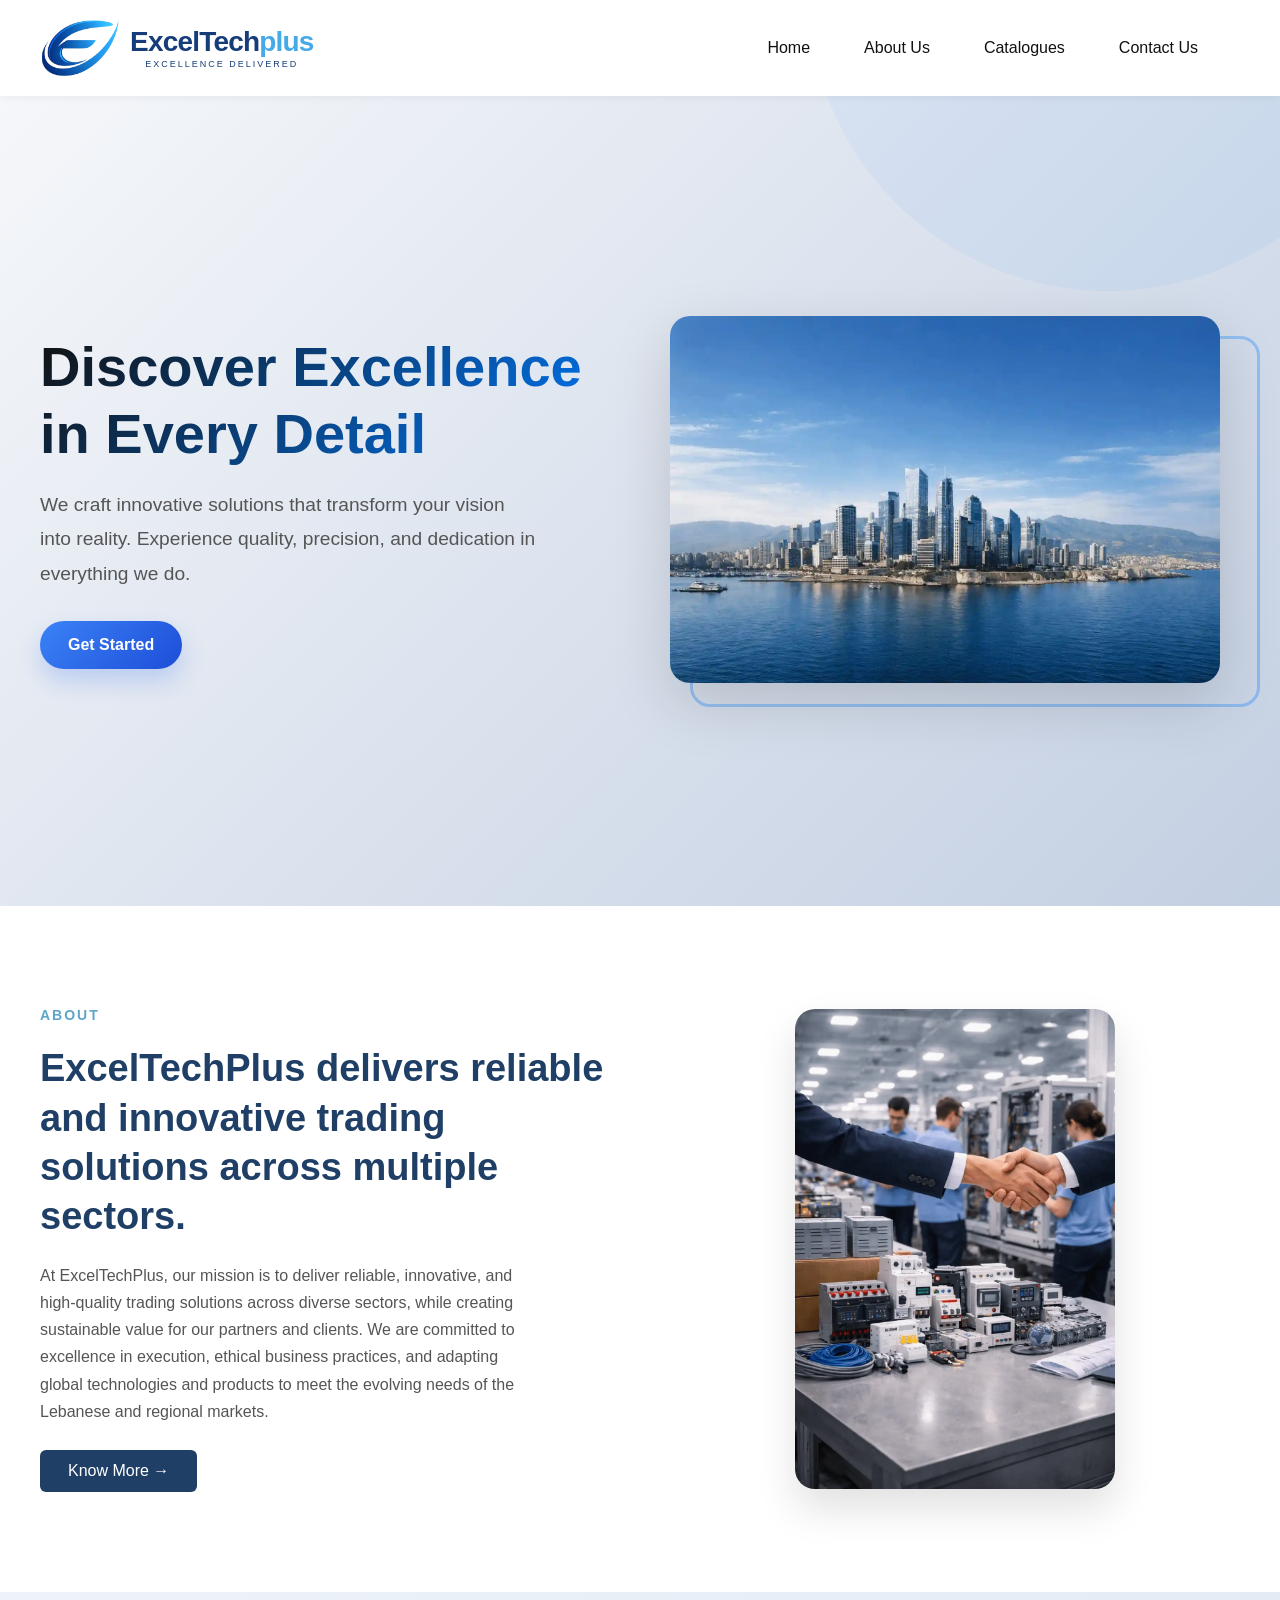
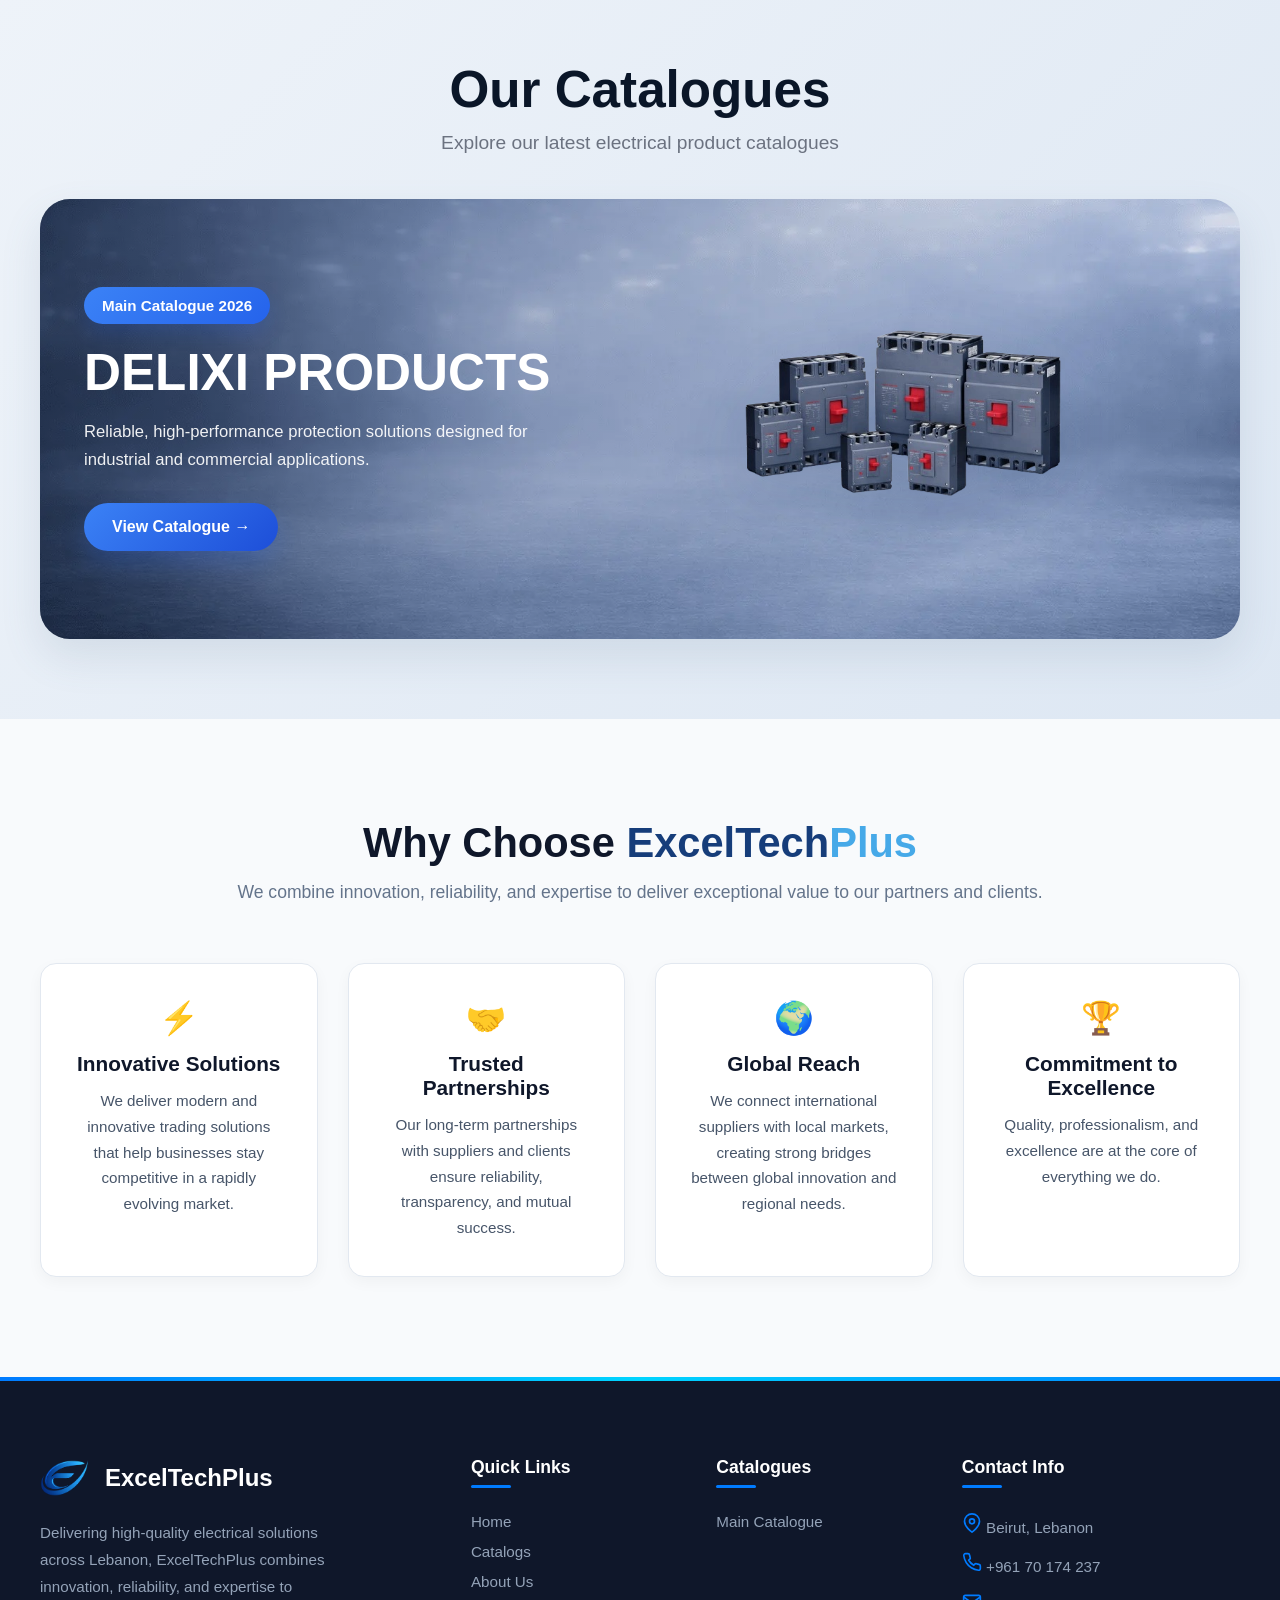
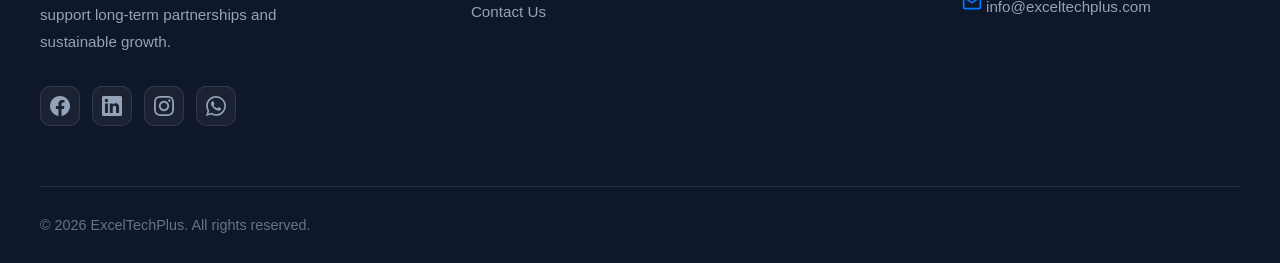
==== commit 47ea74eb: "catalogue update" ====
--- a/index.html
+++ b/index.html
@@ -107,7 +107,7 @@
       <div class="catalog-card">
         <div class="catalog-content">
           <span class="badge">Main Catalogue 2026</span>
-          <h3>MCCB Circuit Breakers</h3>
+          <h3>DELIXI PRODUCTS</h3>
           <p>
             Reliable, high-performance protection solutions designed for industrial
             and commercial applications.
